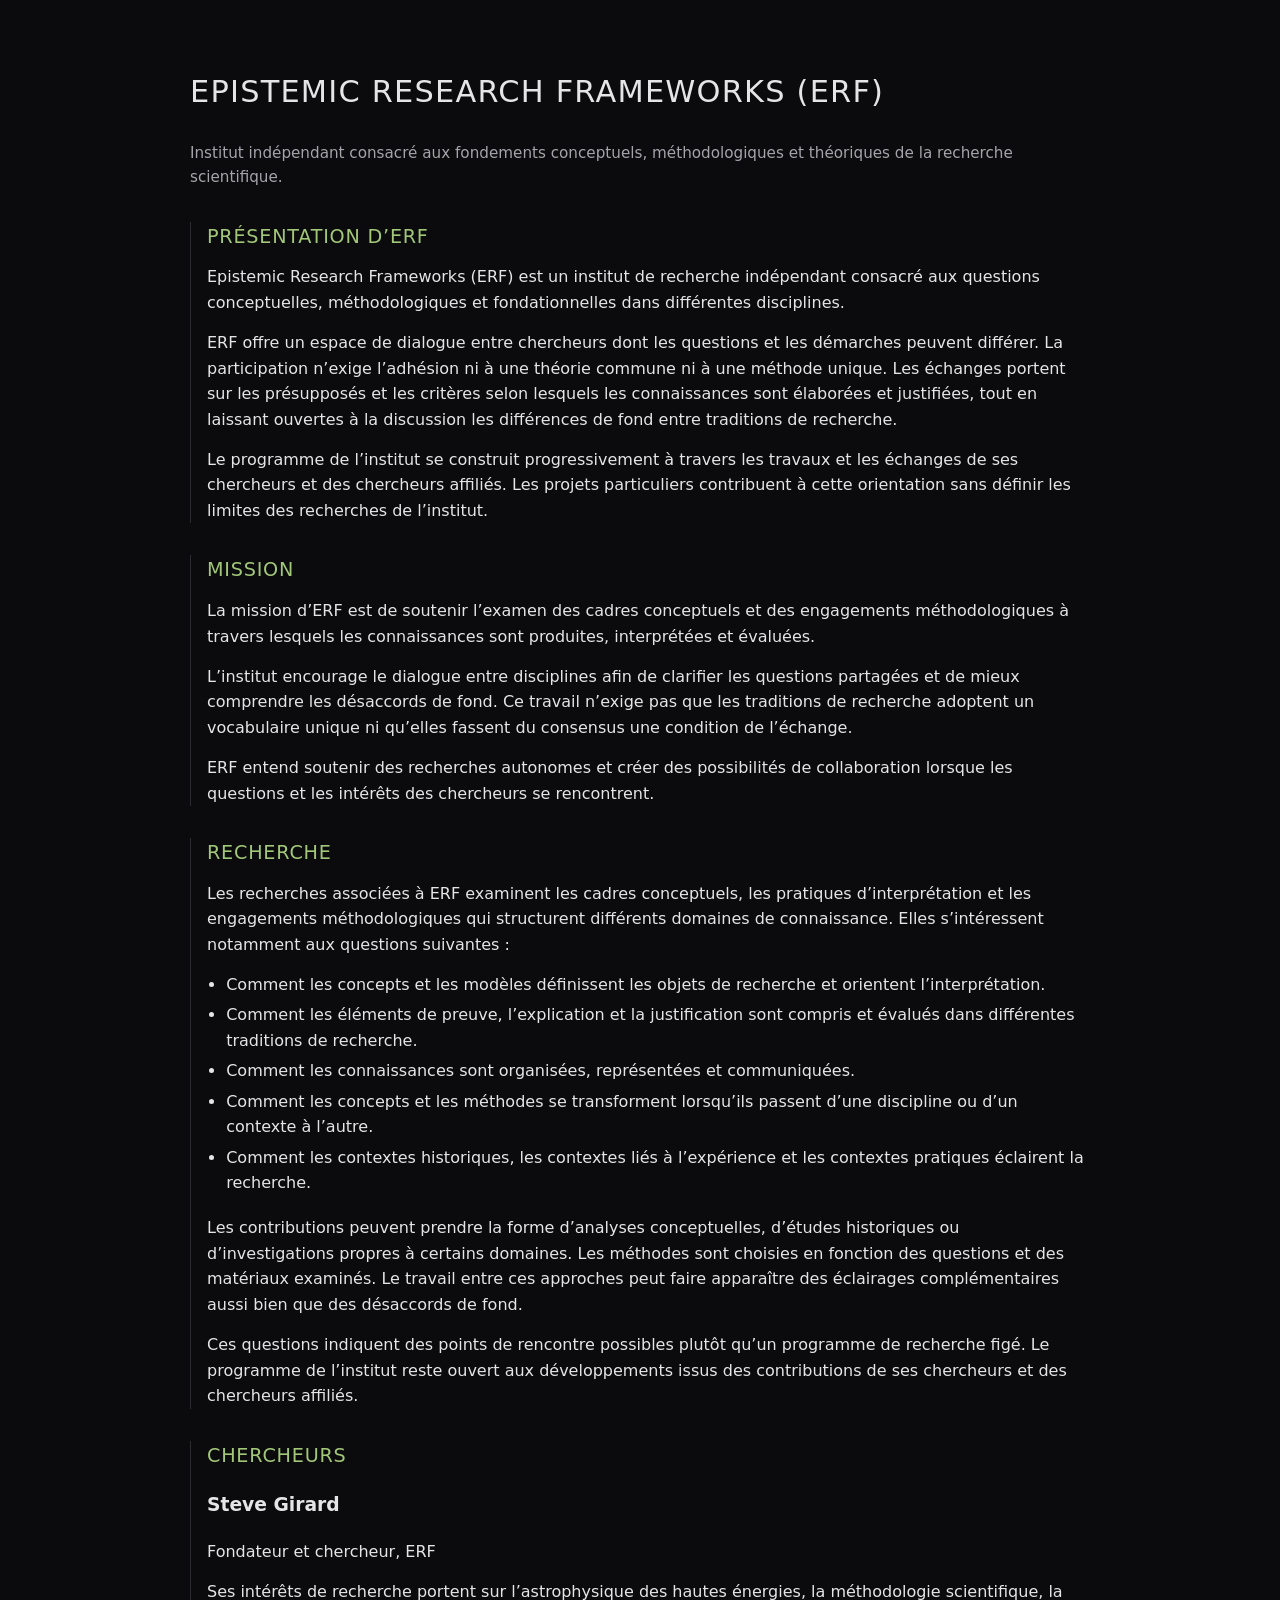
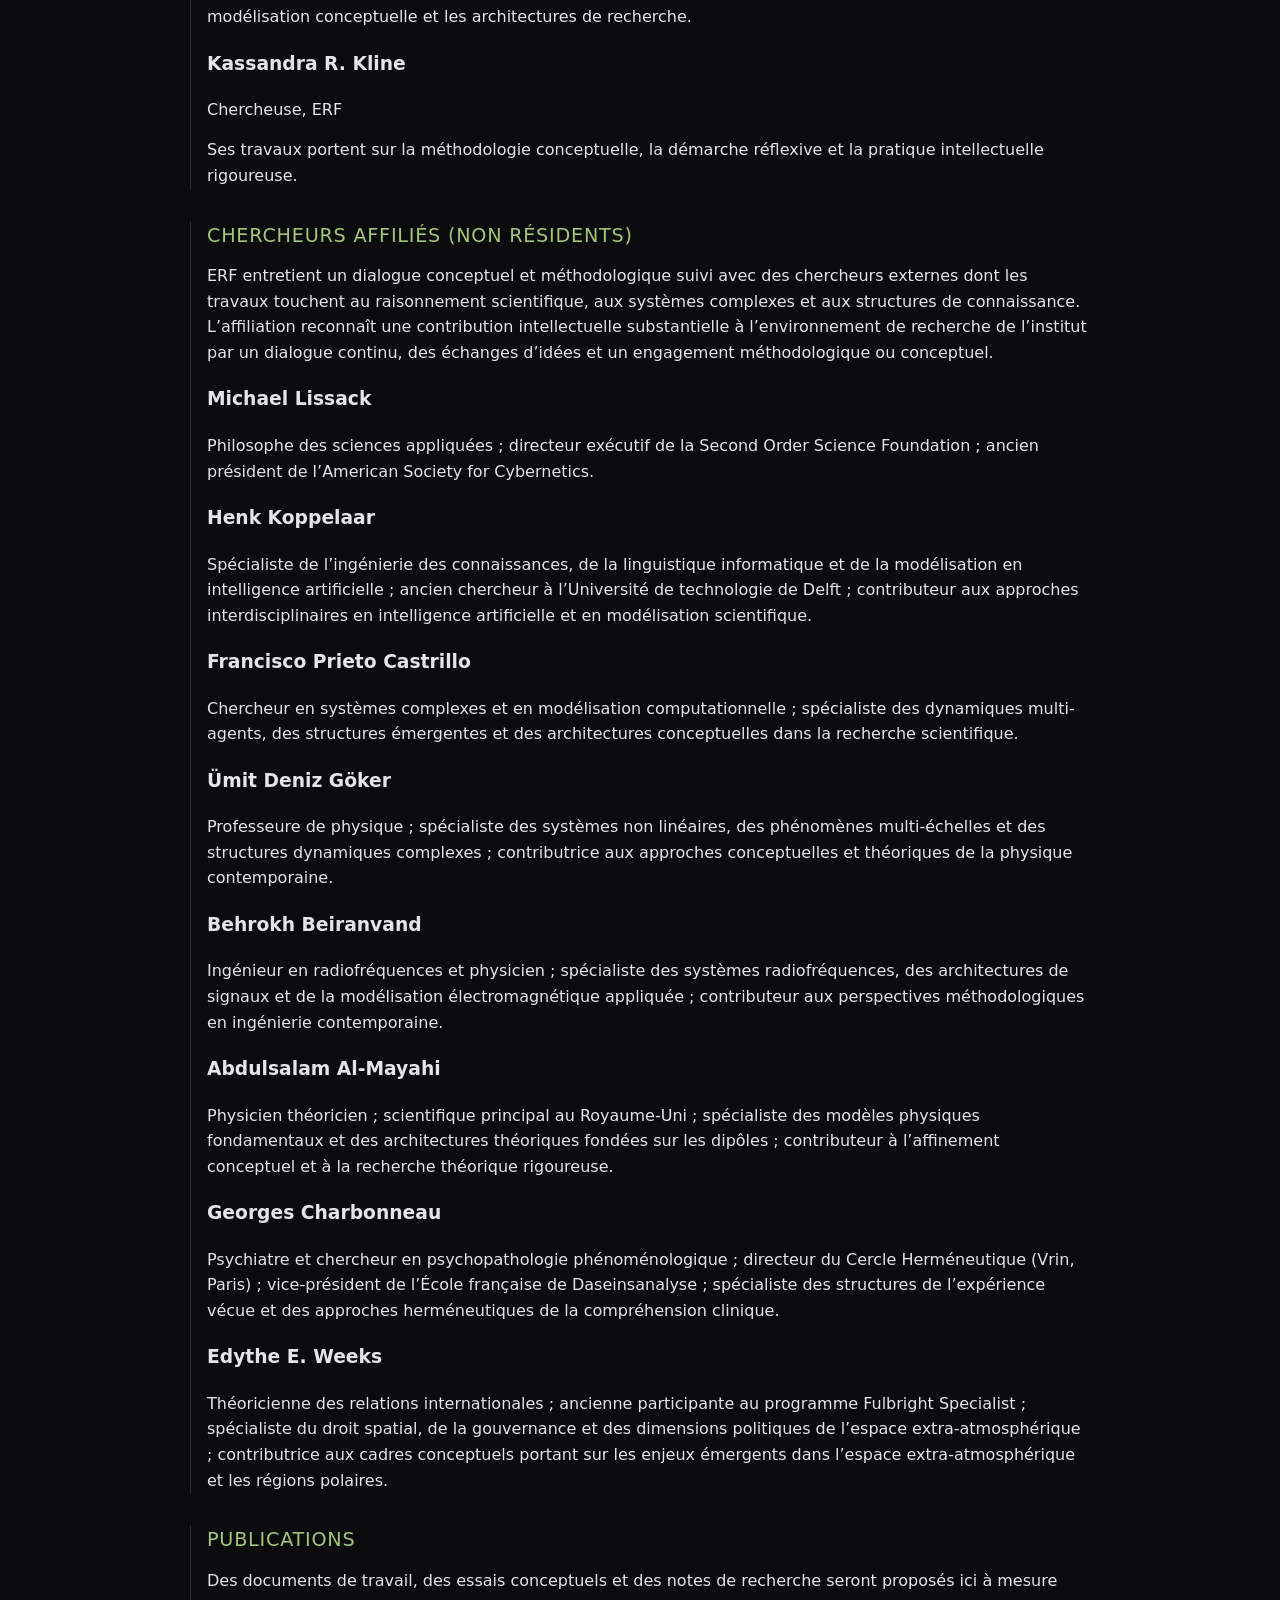
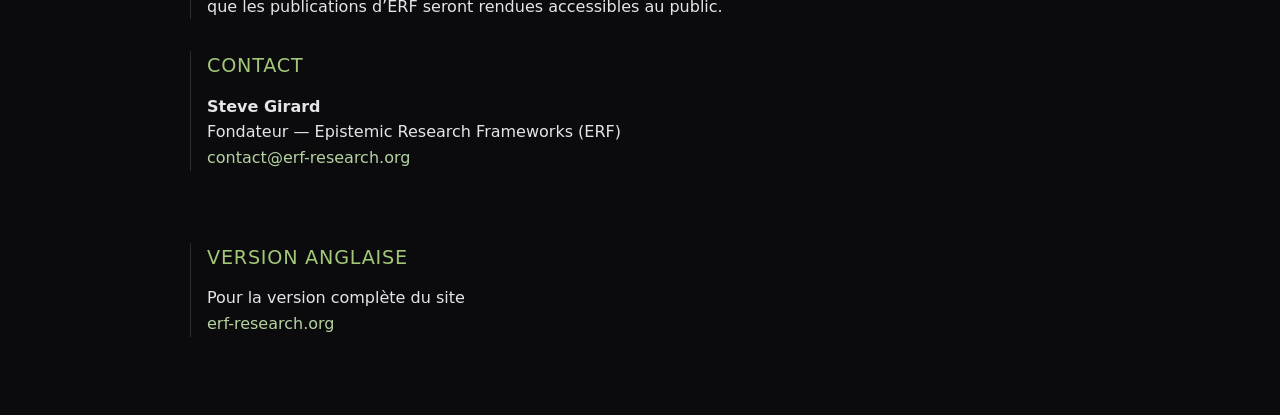
==== fr.html @ 1f8becf6 "Update fr.html" ====
<head>
  <meta charset="UTF-8">
  <title>Epistemic Research Frameworks (ERF) — Version française</title>
  <meta name="viewport" content="width=device-width, initial-scale=1">
  <meta name="description" content="Epistemic Research Frameworks (ERF) — Institut indépendant consacré aux fondements conceptuels, méthodologiques et théoriques de la recherche scientifique.">

  <!-- Favicon package -->
  <link rel="icon" type="image/x-icon" href="/favicon.ico">
  <link rel="icon" type="image/png" sizes="16x16" href="/favicon-16x16.png">
  <link rel="icon" type="image/png" sizes="32x32" href="/favicon-32x32.png">
  <link rel="apple-touch-icon" sizes="180x180" href="/apple-touch-icon.png">
  <link rel="icon" type="image/png" sizes="192x192" href="/android-chrome-192x192.png">
  <link rel="icon" type="image/png" sizes="512x512" href="/android-chrome-512x512.png">
  <meta name="theme-color" content="#ffffff">

  <style>
    body {
      margin: 0;
      padding: 0;
      font-family: system-ui, -apple-system, BlinkMacSystemFont, "Segoe UI", sans-serif;
      background-color: #0b0b0d;
      color: #e5e5e8;
      line-height: 1.6;
    }
    .page {
      max-width: 900px;
      margin: 0 auto;
      padding: 3rem 1.5rem 4rem;
    }
    h1, h2 {
      font-weight: 500;
      letter-spacing: 0.04em;
    }
    h1 {
      font-size: 1.9rem;
      margin-bottom: 1.5rem;
      text-transform: uppercase;
    }
    h2 {
      font-size: 1.2rem;
      margin-top: 2rem;
      margin-bottom: 0.75rem;
      text-transform: uppercase;
      color: #A2C778;
    }
    p {
      margin: 0 0 0.9rem;
    }
    ul {
      margin: 0.4rem 0 1.2rem 1.2rem;
      padding: 0;
    }
    li {
      margin-bottom: 0.3rem;
    }
    a {
      color: #9fd46b;
      text-decoration: none;
    }
    a:hover {
      text-decoration: underline;
    }
    .header-tagline {
      font-size: 0.95rem;
      color: #a4a4aa;
      margin-bottom: 2rem;
    }
    .section {
      border-left: 1px solid #2b2b30;
      padding-left: 1rem;
    }
  </style>
</head>
<body>
  <main class="page">
    <header>
      <h1>Epistemic Research Frameworks (ERF)</h1>
      <div class="header-tagline">
        Institut indépendant consacré aux fondements conceptuels, méthodologiques et théoriques de la recherche scientifique.
      </div>
    </header>

    <section class="section">
  <h2>Présentation d’ERF</h2>

  <p>
    Epistemic Research Frameworks (ERF) est un institut de recherche indépendant consacré aux questions conceptuelles, méthodologiques et fondationnelles dans différentes disciplines.
  </p>

  <p>
    ERF offre un espace de dialogue entre chercheurs dont les questions et les démarches peuvent différer. La participation n’exige l’adhésion ni à une théorie commune ni à une méthode unique. Les échanges portent sur les présupposés et les critères selon lesquels les connaissances sont élaborées et justifiées, tout en laissant ouvertes à la discussion les différences de fond entre traditions de recherche.
  </p>

  <p>
    Le programme de l’institut se construit progressivement à travers les travaux et les échanges de ses chercheurs et des chercheurs affiliés. Les projets particuliers contribuent à cette orientation sans définir les limites des recherches de l’institut.
  </p>
</section>

   <section class="section">
  <h2>Mission</h2>

  <p>
    La mission d’ERF est de soutenir l’examen des cadres conceptuels et des engagements méthodologiques à travers lesquels les connaissances sont produites, interprétées et évaluées.
  </p>

  <p>
    L’institut encourage le dialogue entre disciplines afin de clarifier les questions partagées et de mieux comprendre les désaccords de fond. Ce travail n’exige pas que les traditions de recherche adoptent un vocabulaire unique ni qu’elles fassent du consensus une condition de l’échange.
  </p>

  <p>
    ERF entend soutenir des recherches autonomes et créer des possibilités de collaboration lorsque les questions et les intérêts des chercheurs se rencontrent.
  </p>
</section>

    <section class="section">
  <h2>Recherche</h2>

  <p>
    Les recherches associées à ERF examinent les cadres conceptuels, les pratiques d’interprétation et les engagements méthodologiques qui structurent différents domaines de connaissance. Elles s’intéressent notamment aux questions suivantes :
  </p>

  <ul>
    <li>
      Comment les concepts et les modèles définissent les objets de recherche et orientent l’interprétation.
    </li>
    <li>
      Comment les éléments de preuve, l’explication et la justification sont compris et évalués dans différentes traditions de recherche.
    </li>
    <li>
      Comment les connaissances sont organisées, représentées et communiquées.
    </li>
    <li>
      Comment les concepts et les méthodes se transforment lorsqu’ils passent d’une discipline ou d’un contexte à l’autre.
    </li>
    <li>
      Comment les contextes historiques, les contextes liés à l’expérience et les contextes pratiques éclairent la recherche.
    </li>
  </ul>

  <p>
    Les contributions peuvent prendre la forme d’analyses conceptuelles, d’études historiques ou d’investigations propres à certains domaines. Les méthodes sont choisies en fonction des questions et des matériaux examinés. Le travail entre ces approches peut faire apparaître des éclairages complémentaires aussi bien que des désaccords de fond.
  </p>

  <p>
    Ces questions indiquent des points de rencontre possibles plutôt qu’un programme de recherche figé. Le programme de l’institut reste ouvert aux développements issus des contributions de ses chercheurs et des chercheurs affiliés.
  </p>
</section>

    <section class="section">
  <h2>Chercheurs</h2>

  <h3>Steve Girard</h3>

  <p>
    Fondateur et chercheur, ERF
  </p>

  <p>
    Ses intérêts de recherche portent sur l’astrophysique des hautes énergies, la méthodologie scientifique, la modélisation conceptuelle et les architectures de recherche.
  </p>

  <h3>Kassandra R. Kline</h3>

  <p>
    Chercheuse, ERF
  </p>

  <p>
    Ses travaux portent sur la méthodologie conceptuelle, la démarche réflexive et la pratique intellectuelle rigoureuse.
  </p>
</section>
    
  <section class="section">
  <h2>Chercheurs affiliés (non résidents)</h2>

  <p>
    ERF entretient un dialogue conceptuel et méthodologique suivi avec des chercheurs externes dont les travaux touchent au raisonnement scientifique, aux systèmes complexes et aux structures de connaissance. L’affiliation reconnaît une contribution intellectuelle substantielle à l’environnement de recherche de l’institut par un dialogue continu, des échanges d’idées et un engagement méthodologique ou conceptuel.
  </p>

  <h3>Michael Lissack</h3>
  <p>
    Philosophe des sciences appliquées ; directeur exécutif de la Second Order Science Foundation ; ancien président de l’American Society for Cybernetics.
  </p>

  <h3>Henk Koppelaar</h3>
  <p>
    Spécialiste de l’ingénierie des connaissances, de la linguistique informatique et de la modélisation en intelligence artificielle ; ancien chercheur à l’Université de technologie de Delft ; contributeur aux approches interdisciplinaires en intelligence artificielle et en modélisation scientifique.
  </p>

  <h3>Francisco Prieto Castrillo</h3>
  <p>
    Chercheur en systèmes complexes et en modélisation computationnelle ; spécialiste des dynamiques multi-agents, des structures émergentes et des architectures conceptuelles dans la recherche scientifique.
  </p>

 <h3>Ümit Deniz Göker</h3>
  <p>
    Professeure de physique ; spécialiste des systèmes non linéaires, des phénomènes multi-échelles et des structures dynamiques complexes ; contributrice aux approches conceptuelles et théoriques de la physique contemporaine.
  </p>

   <h3>Behrokh Beiranvand</h3>
  <p>
    Ingénieur en radiofréquences et physicien ; spécialiste des systèmes radiofréquences, des architectures de signaux et de la modélisation électromagnétique appliquée ; contributeur aux perspectives méthodologiques en ingénierie contemporaine.
  </p>

  <h3>Abdulsalam Al‑Mayahi</h3>
  <p>
    Physicien théoricien ; scientifique principal au Royaume-Uni ; spécialiste des modèles physiques fondamentaux et des architectures théoriques fondées sur les dipôles ; contributeur à l’affinement conceptuel et à la recherche théorique rigoureuse.
  </p>

  <h3>Georges Charbonneau</h3>
  <p>
    Psychiatre et chercheur en psychopathologie phénoménologique ; directeur du Cercle Herméneutique (Vrin, Paris) ; vice-président de l’École française de Daseinsanalyse ; spécialiste des structures de l’expérience vécue et des approches herméneutiques de la compréhension clinique.
  </p>

  <h3>Edythe E. Weeks</h3>
  <p>
    Théoricienne des relations internationales ; ancienne participante au programme Fulbright Specialist ; spécialiste du droit spatial, de la gouvernance et des dimensions politiques de l’espace extra-atmosphérique ; contributrice aux cadres conceptuels portant sur les enjeux émergents dans l’espace extra-atmosphérique et les régions polaires.
  </p>
</section>

    <section class="section">
  <h2>Publications</h2>

  <p>
    Des documents de travail, des essais conceptuels et des notes de recherche seront proposés ici à mesure que les publications d’ERF seront rendues accessibles au public.
  </p>
</section>

    <section class="section">
<h2>Contact</h2>
<p><strong>Steve Girard</strong><br>
Fondateur — Epistemic Research Frameworks (ERF)<br>
<a href="mailto:contact@erf-research.org" style="color:#B5D3A0;">
contact@erf-research.org
</a>
</p>
</section>
 
<section class="section">
<h2>Version anglaise</h2>
<p>
Pour la version complète du site&nbsp;<br>
<a href="https://erf-research.org"
target="_blank"
rel="noopener noreferrer"
style="color:#B5D3A0;">
erf-research.org
</a>
</p>
</section>
</main>
</body>
</html>
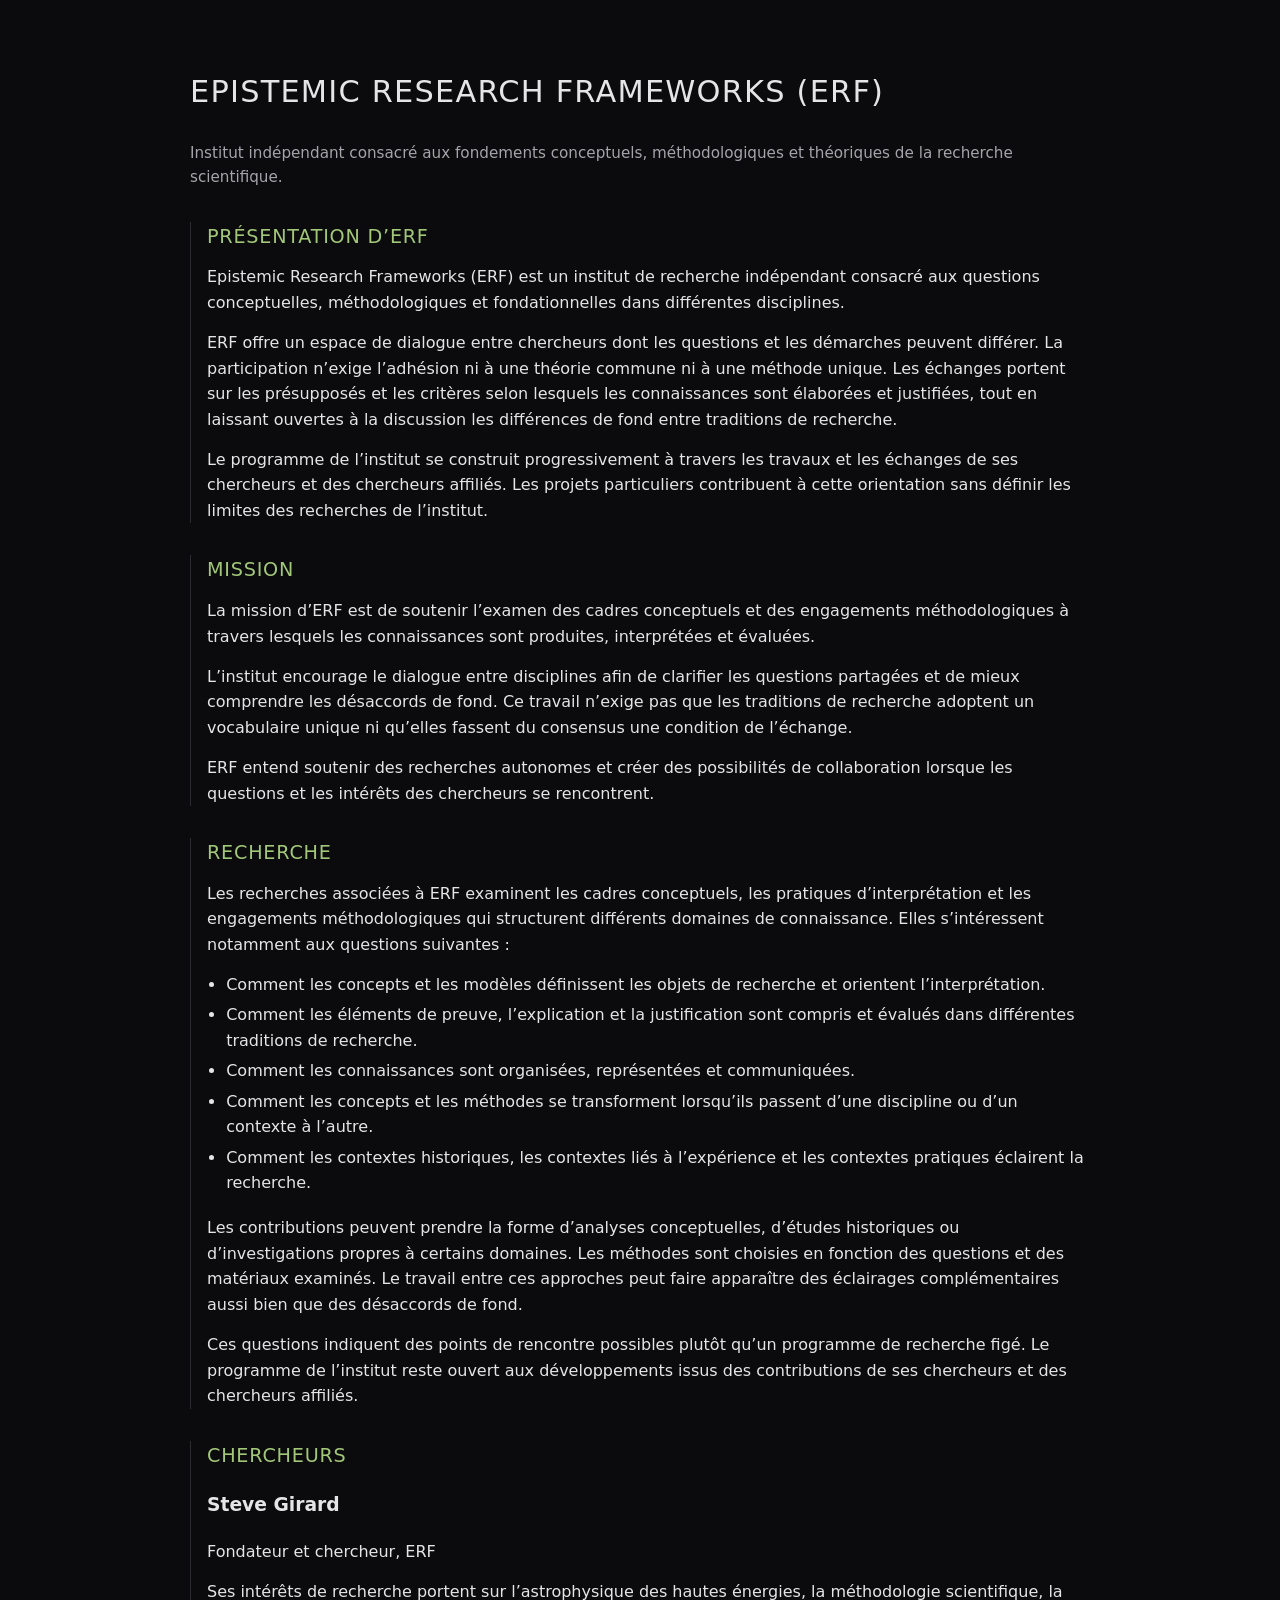
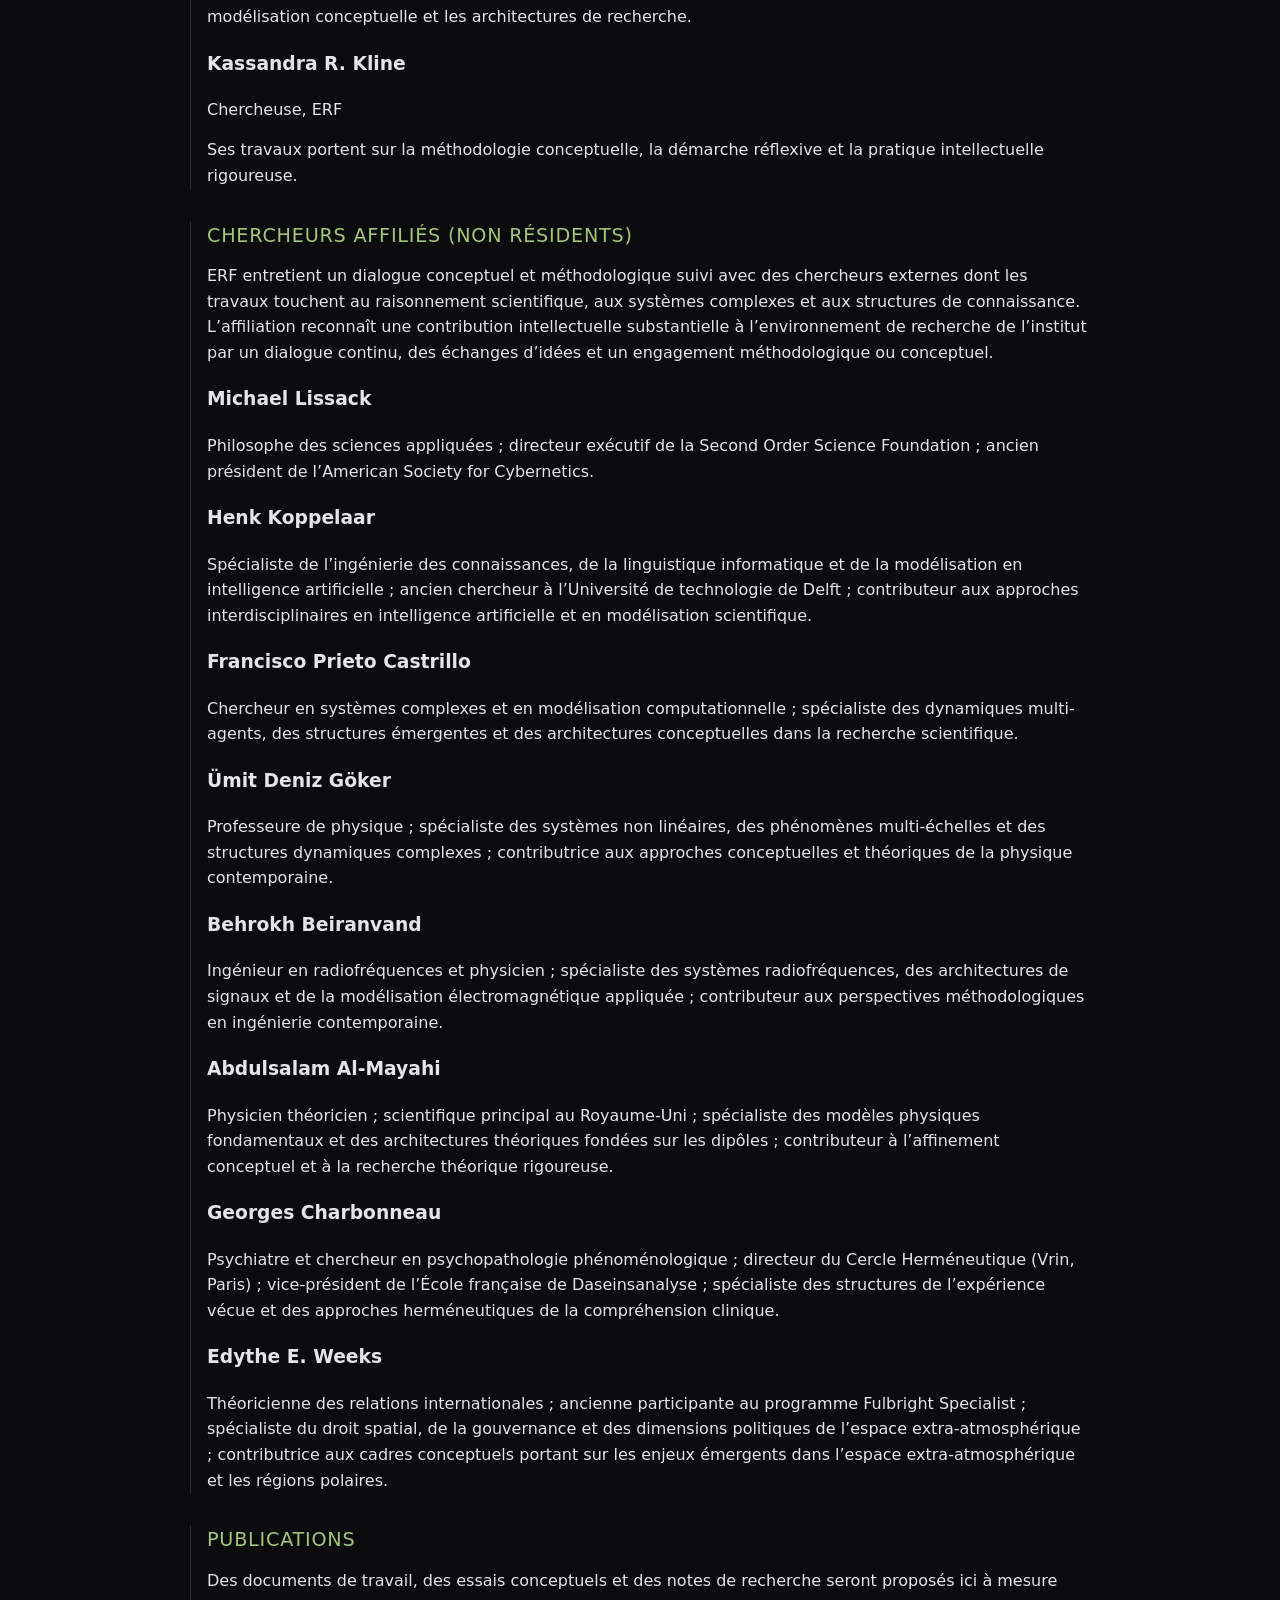
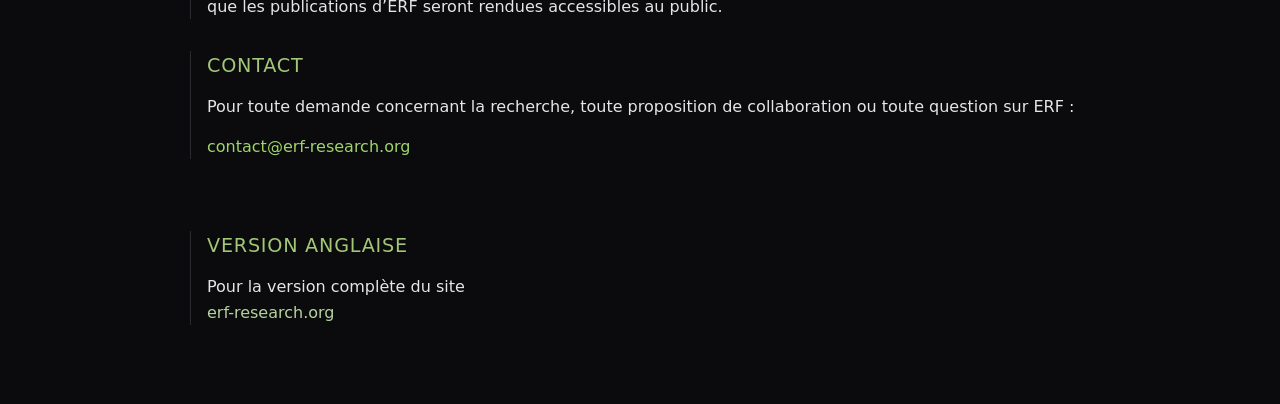
==== commit 1f3a57b6: "Update fr.html" ====
--- a/fr.html
+++ b/fr.html
@@ -226,14 +226,18 @@
   </p>
 </section>
 
-    <section class="section">
-<h2>Contact</h2>
-<p><strong>Steve Girard</strong><br>
-Fondateur — Epistemic Research Frameworks (ERF)<br>
-<a href="mailto:contact@erf-research.org" style="color:#B5D3A0;">
-contact@erf-research.org
-</a>
-</p>
+   <section class="section">
+  <h2>Contact</h2>
+
+  <p>
+    Pour toute demande concernant la recherche, toute proposition de collaboration ou toute question sur ERF :
+  </p>
+
+  <p>
+    <a href="mailto:contact@erf-research.org">
+      contact@erf-research.org
+    </a>
+  </p>
 </section>
  
 <section class="section">
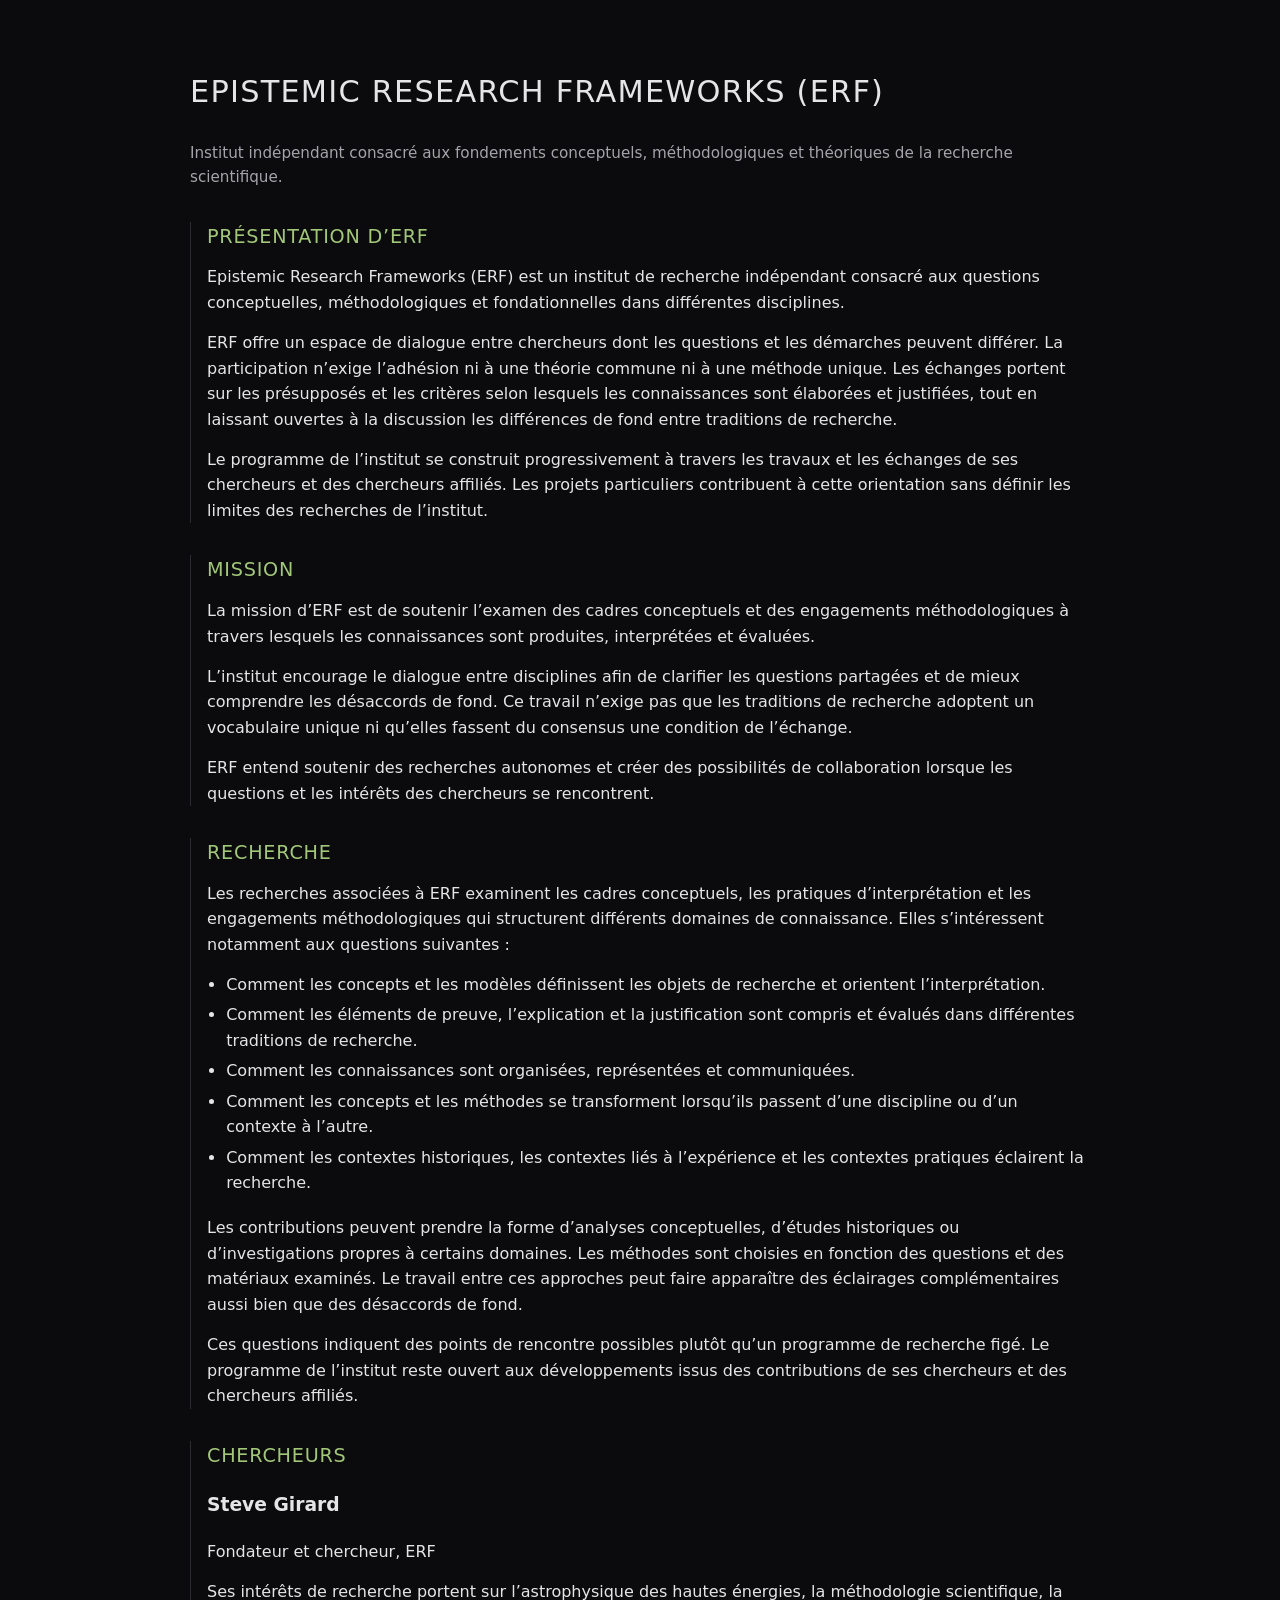
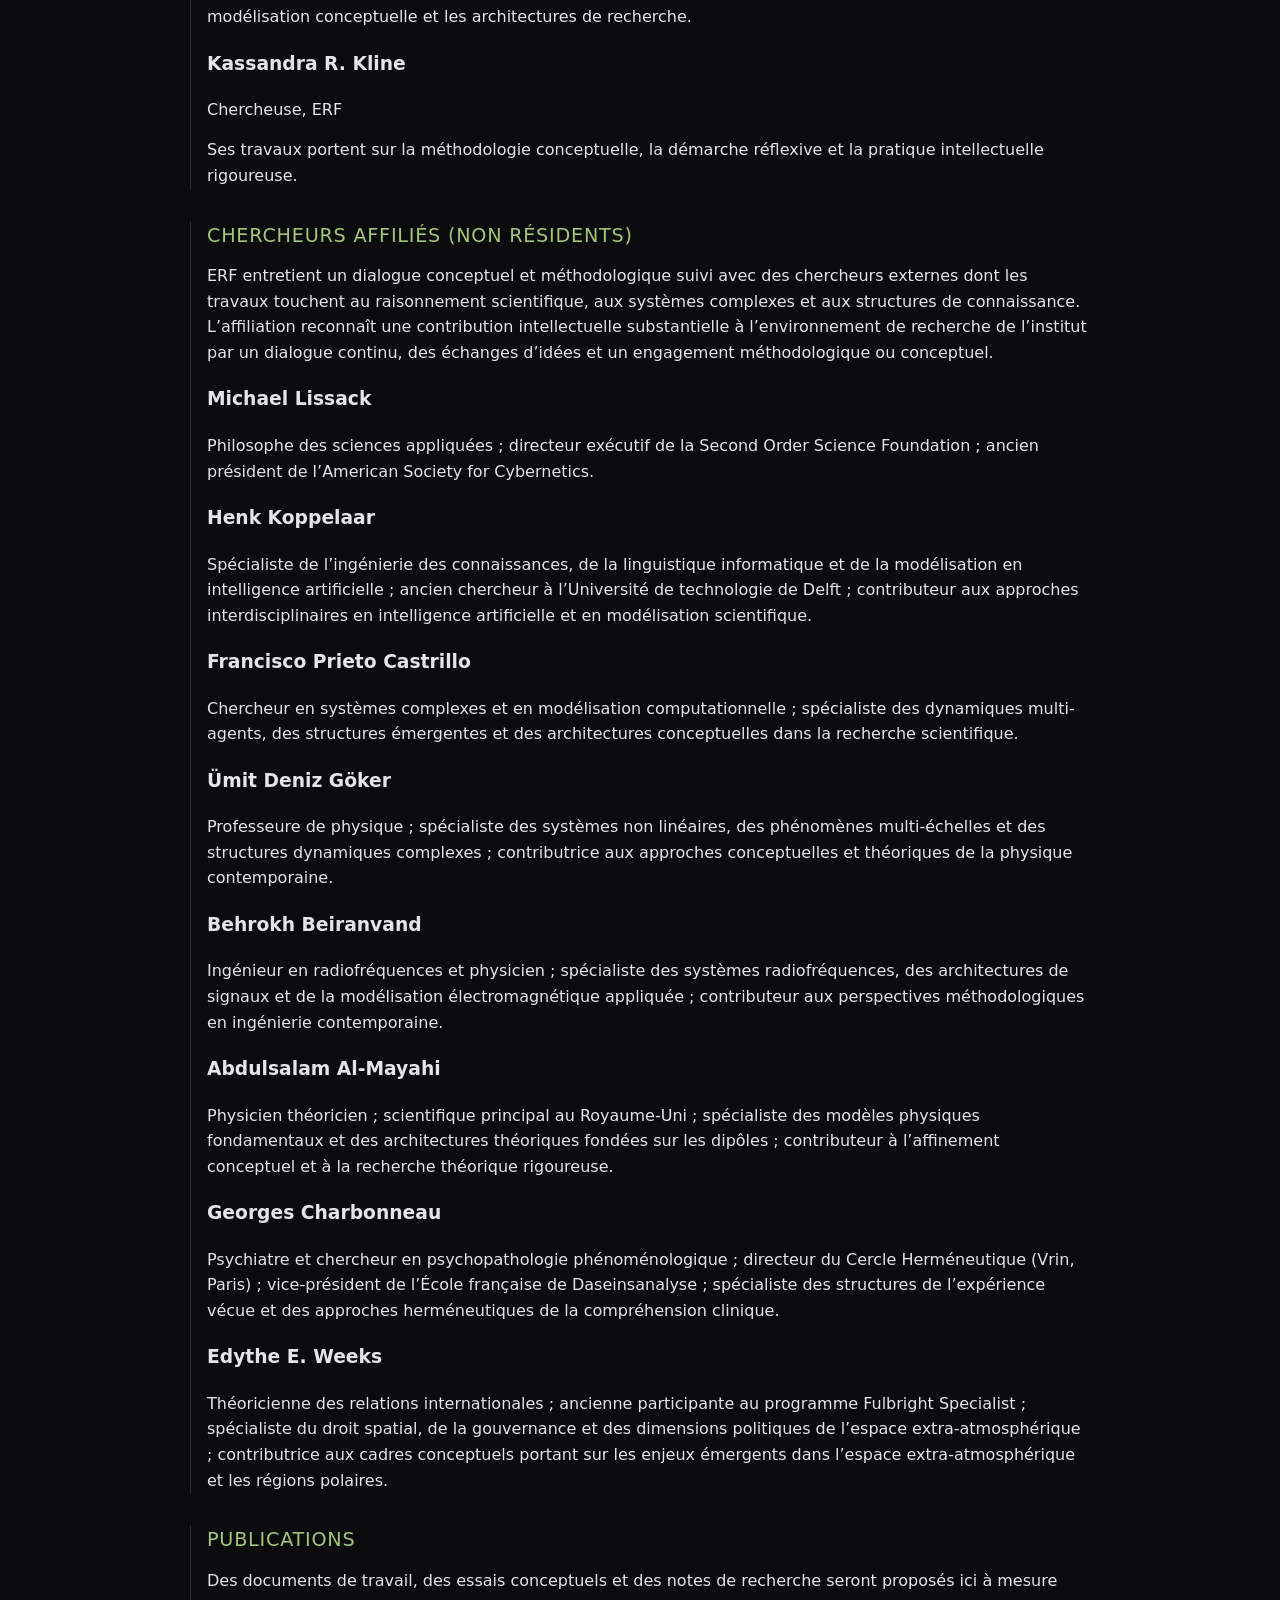
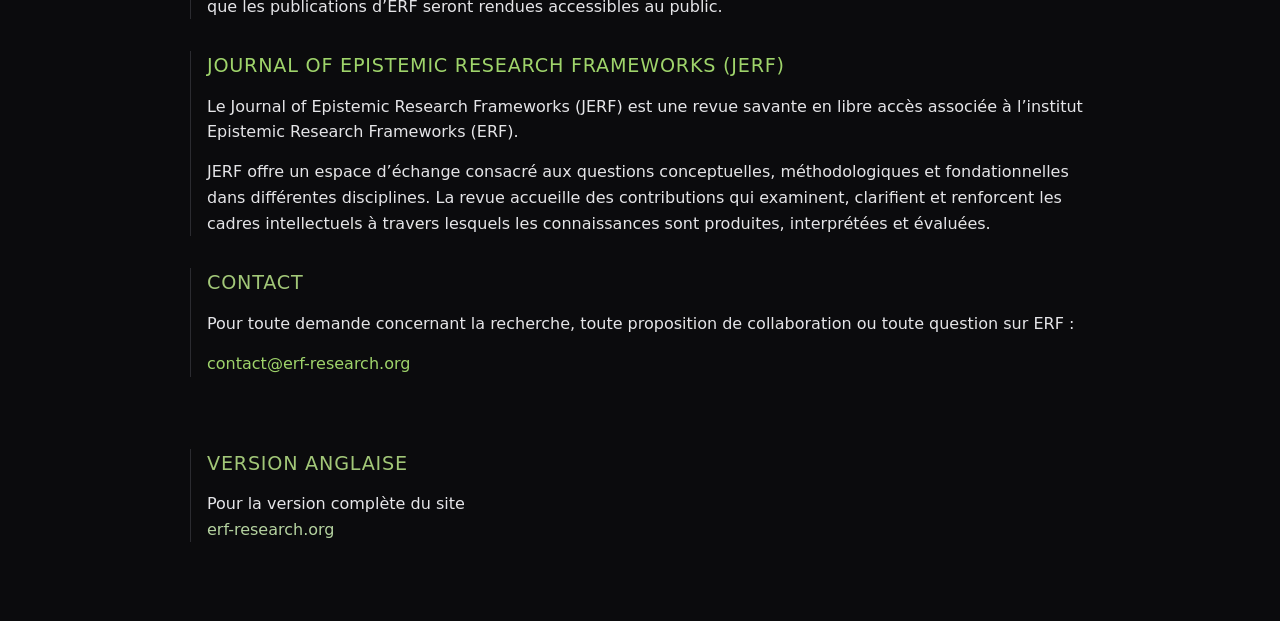
==== commit d3bc50ea: "Update fr.html" ====
--- a/fr.html
+++ b/fr.html
@@ -223,6 +223,22 @@
 
   <p>
     Des documents de travail, des essais conceptuels et des notes de recherche seront proposés ici à mesure que les publications d’ERF seront rendues accessibles au public.
+  </p>
+</section>
+
+    <section class="section">
+  <h2>
+    <a href="journal-fr.html">
+      Journal of Epistemic Research Frameworks (JERF)
+    </a>
+  </h2>
+
+  <p>
+    Le Journal of Epistemic Research Frameworks (JERF) est une revue savante en libre accès associée à l’institut Epistemic Research Frameworks (ERF).
+  </p>
+
+  <p>
+    JERF offre un espace d’échange consacré aux questions conceptuelles, méthodologiques et fondationnelles dans différentes disciplines. La revue accueille des contributions qui examinent, clarifient et renforcent les cadres intellectuels à travers lesquels les connaissances sont produites, interprétées et évaluées.
   </p>
 </section>
 
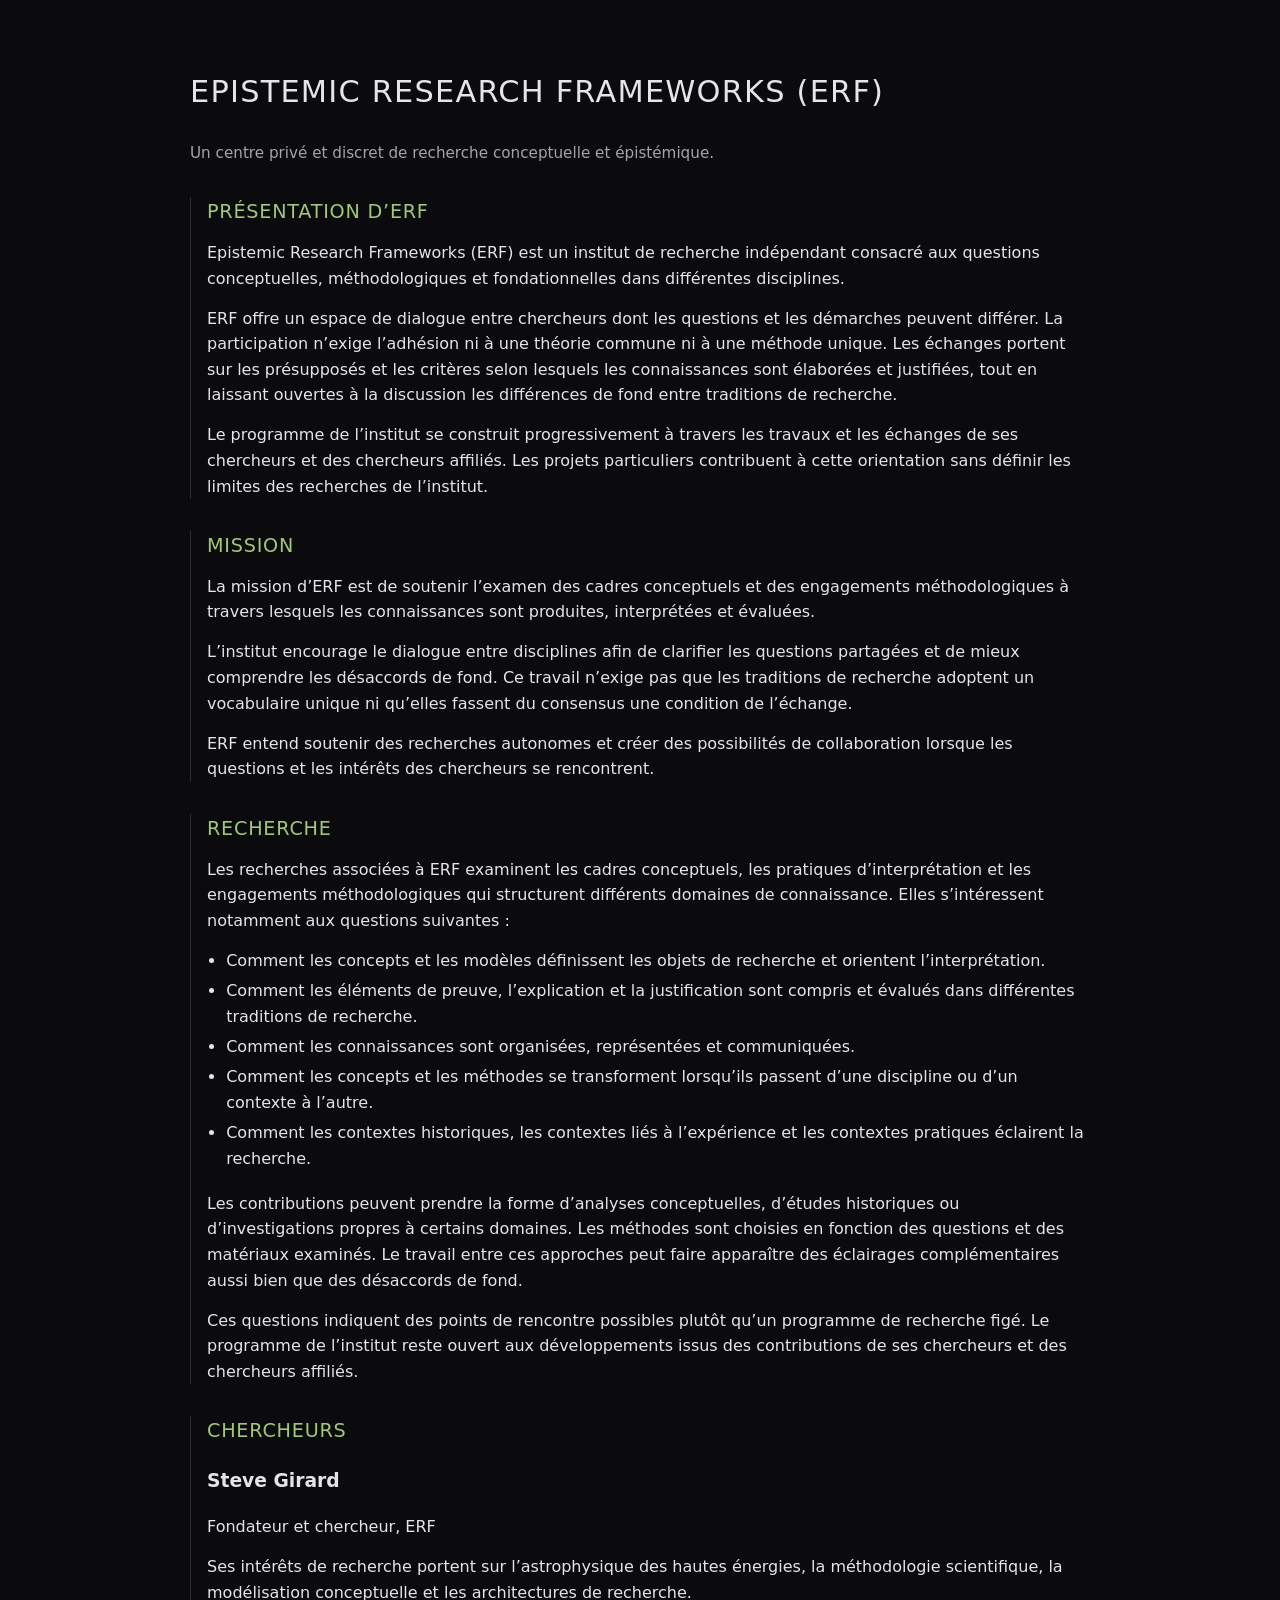
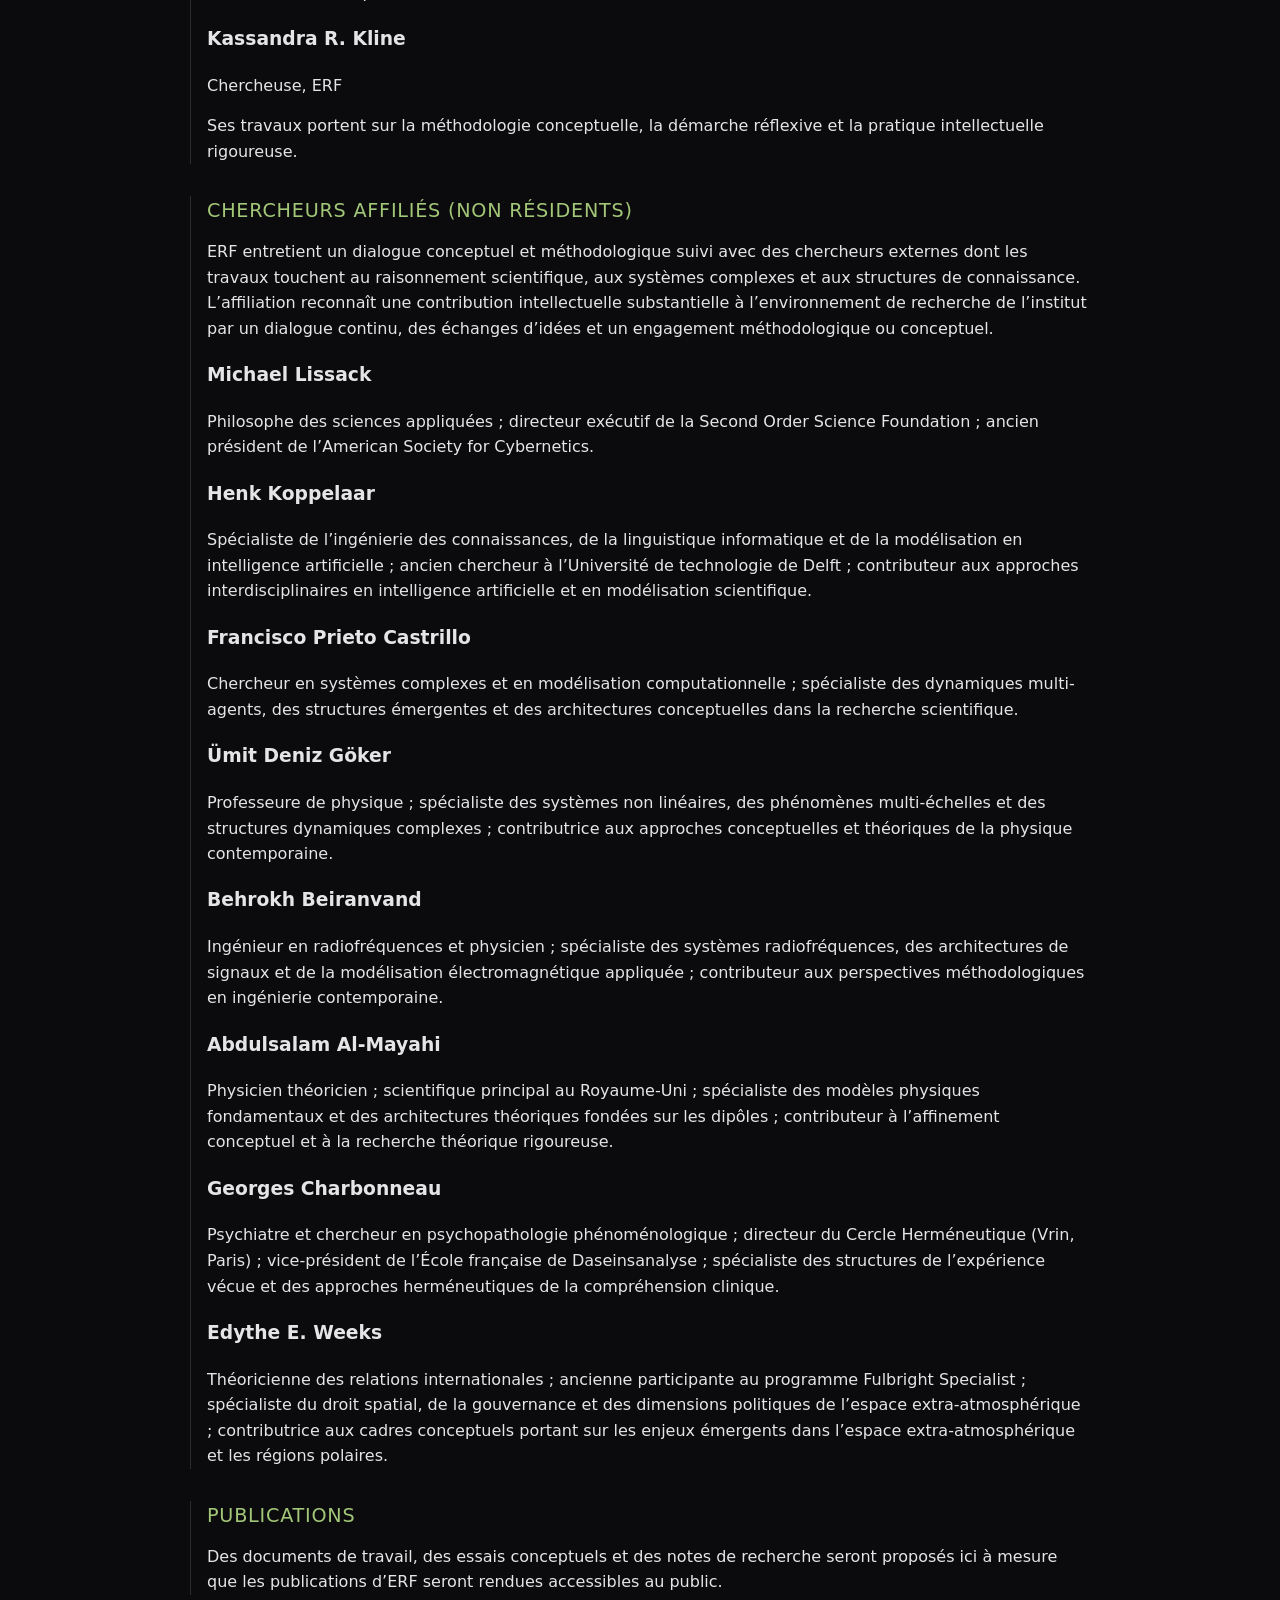
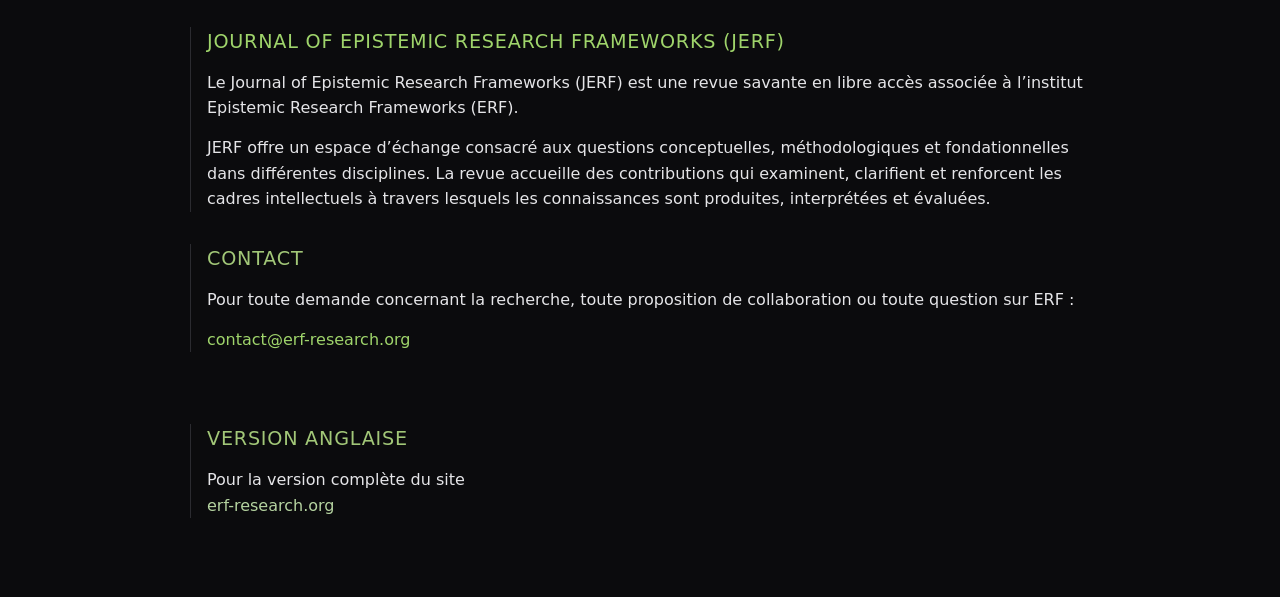
==== commit 012772ef: "Update fr.html" ====
--- a/fr.html
+++ b/fr.html
@@ -76,8 +76,8 @@
     <header>
       <h1>Epistemic Research Frameworks (ERF)</h1>
       <div class="header-tagline">
-        Institut indépendant consacré aux fondements conceptuels, méthodologiques et théoriques de la recherche scientifique.
-      </div>
+  Un centre privé et discret de recherche conceptuelle et épistémique.
+</div>
     </header>
 
     <section class="section">
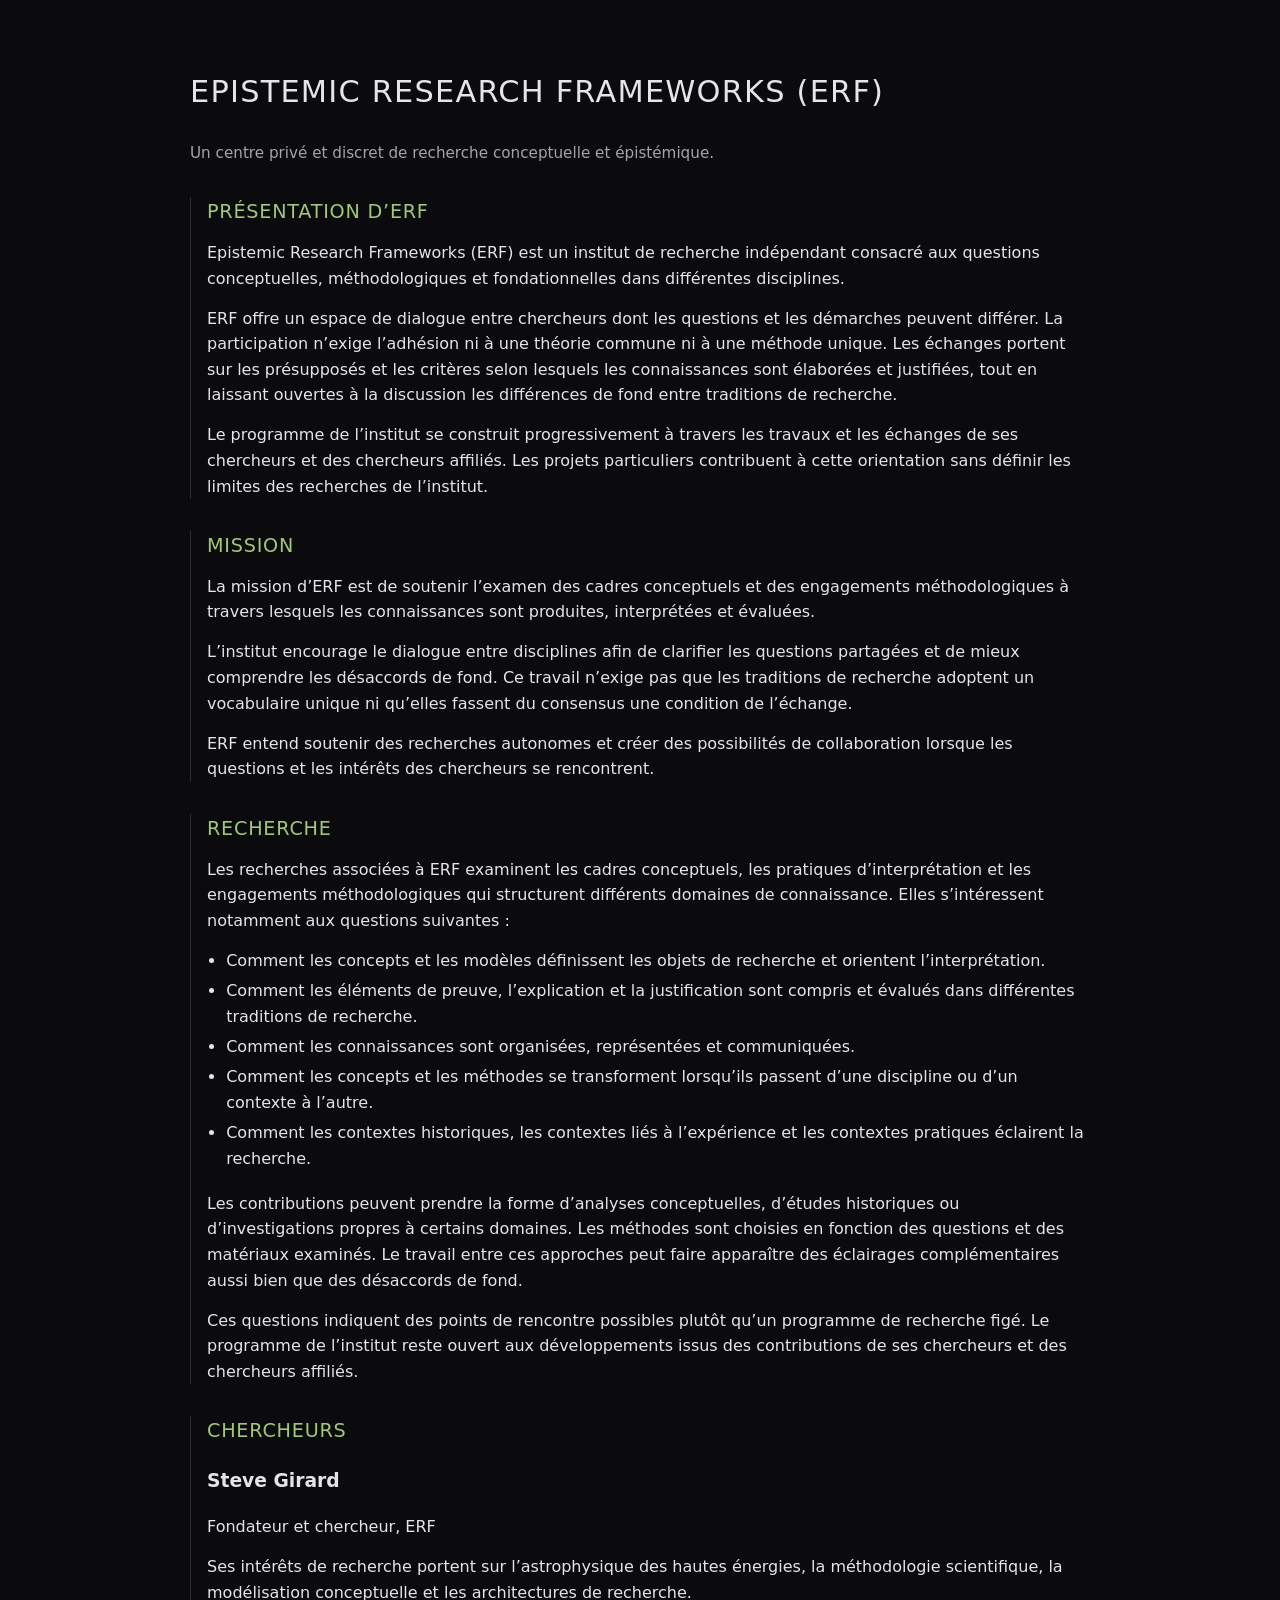
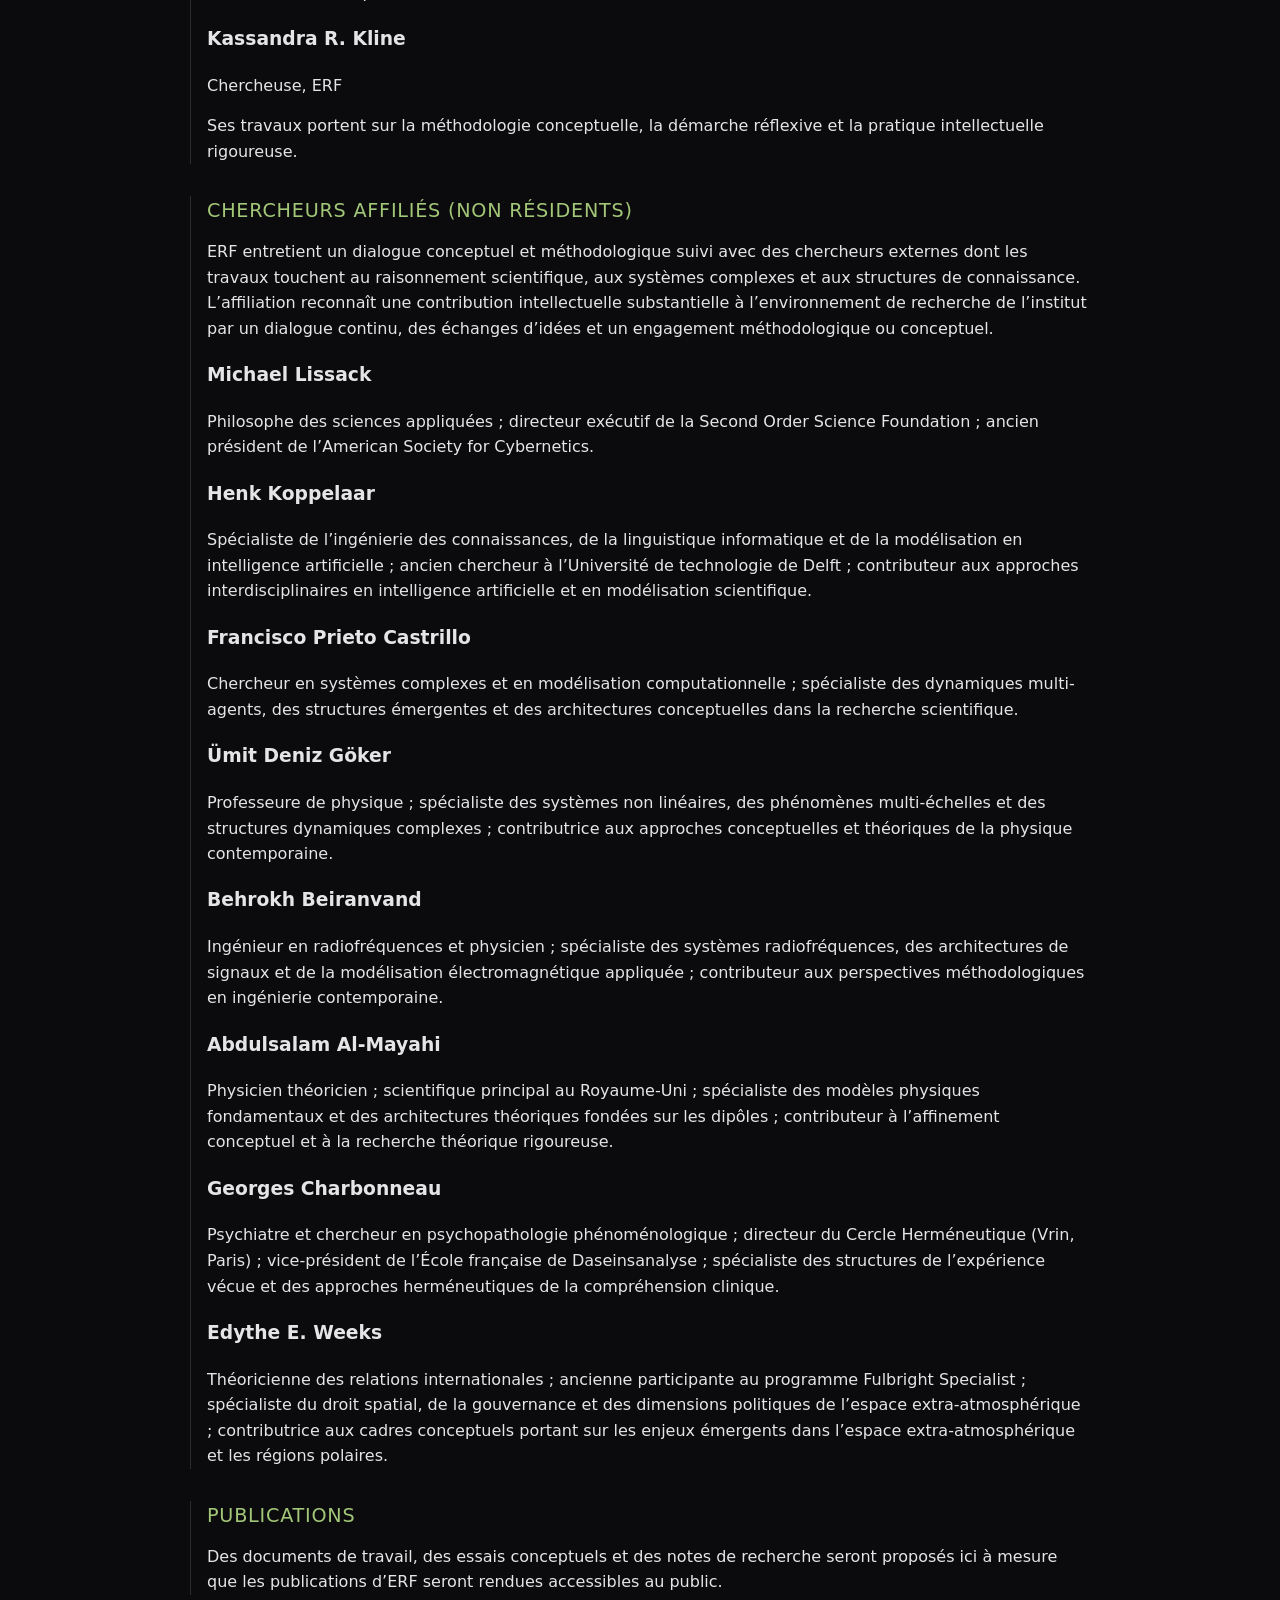
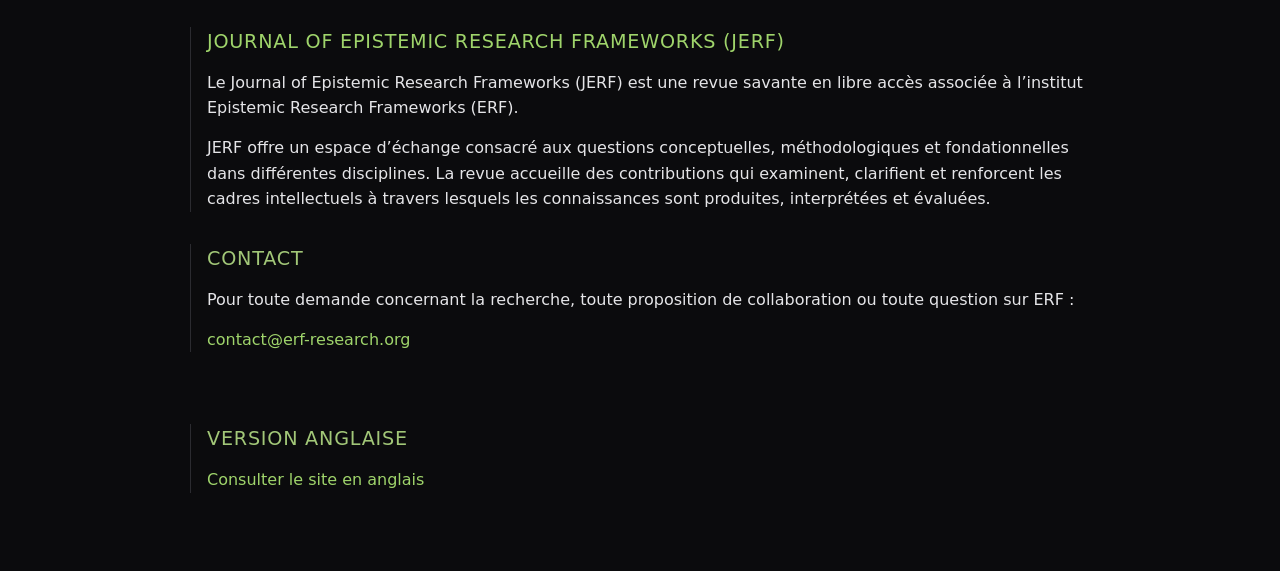
==== commit 90c06528: "Update fr.html" ====
--- a/fr.html
+++ b/fr.html
@@ -257,17 +257,16 @@
 </section>
  
 <section class="section">
-<h2>Version anglaise</h2>
-<p>
-Pour la version complète du site&nbsp;<br>
-<a href="https://erf-research.org"
-target="_blank"
-rel="noopener noreferrer"
-style="color:#B5D3A0;">
-erf-research.org
-</a>
-</p>
-</section>
+  <h2>Version anglaise</h2>
+
+  <p>
+    <a href="https://erf-research.org/"
+       target="_blank"
+       rel="noopener noreferrer">
+      Consulter le site en anglais
+    </a>
+  </p>
+</section
 </main>
 </body>
 </html>
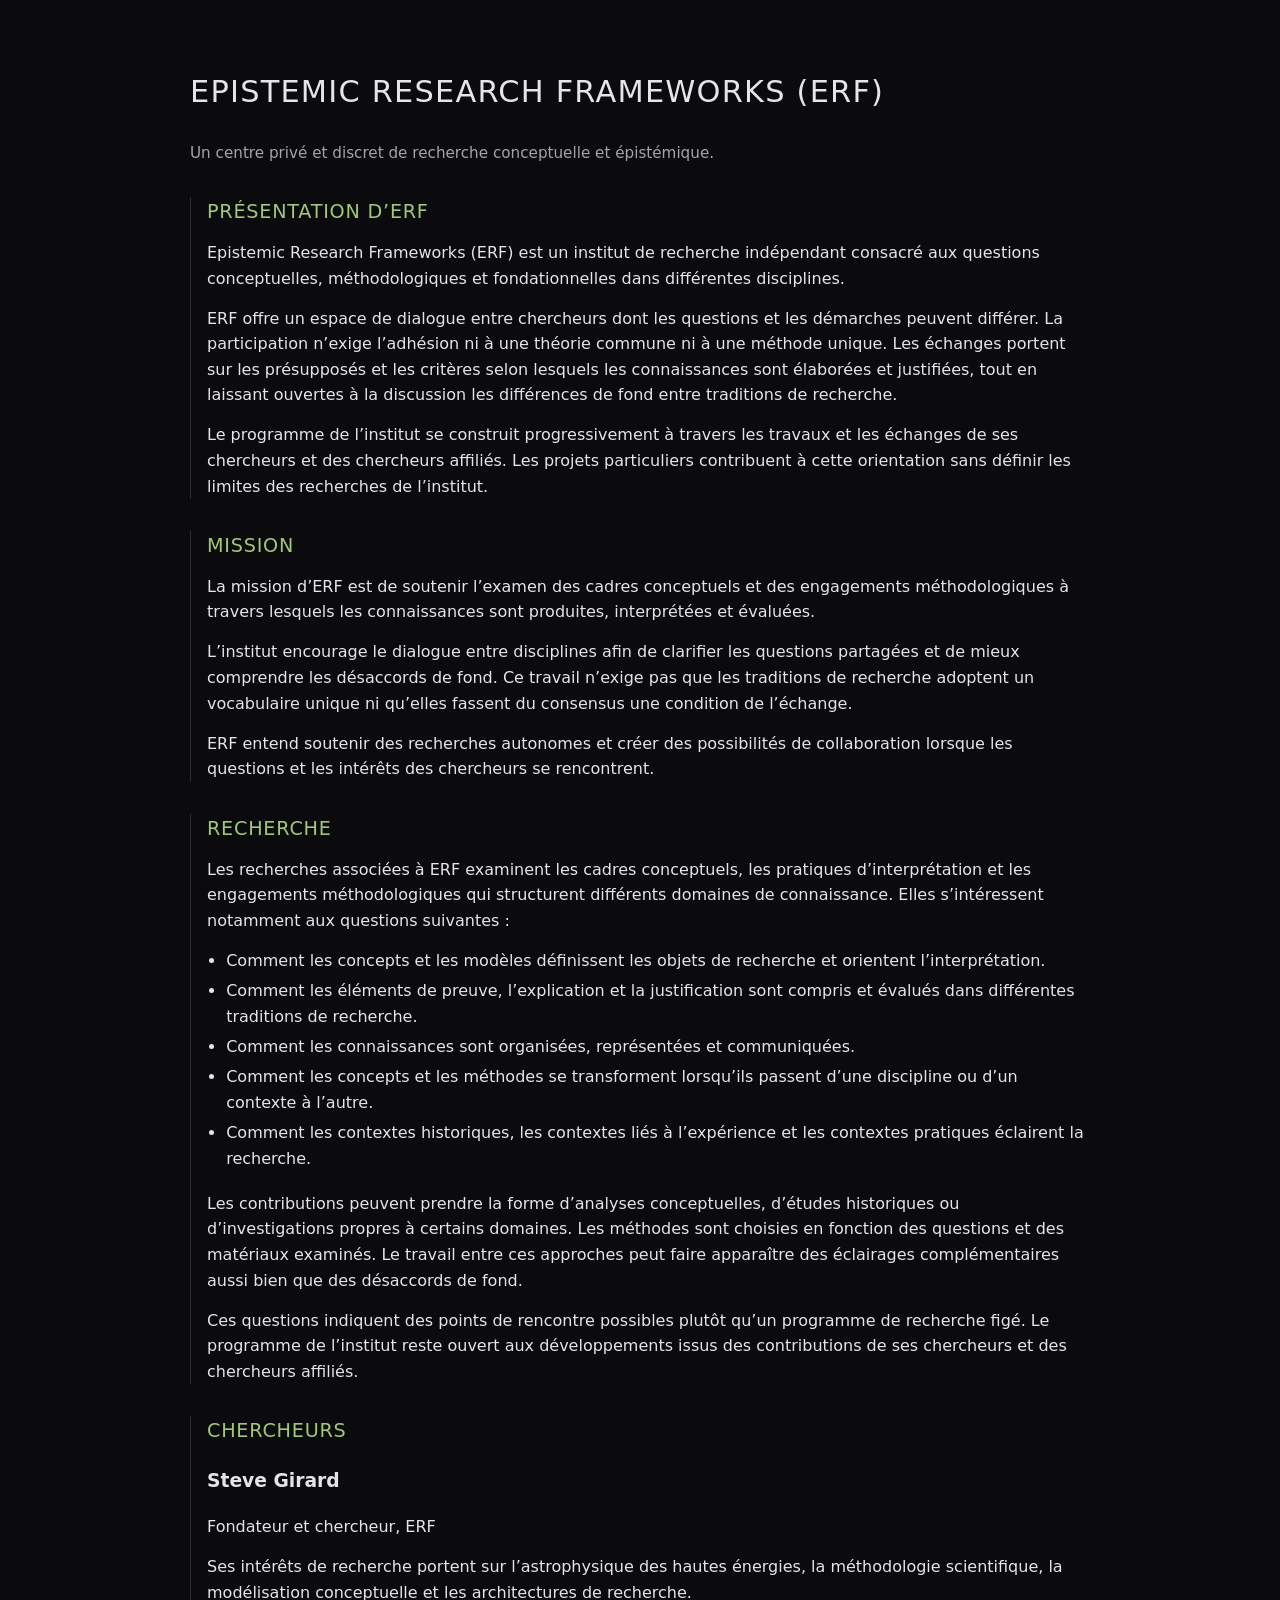
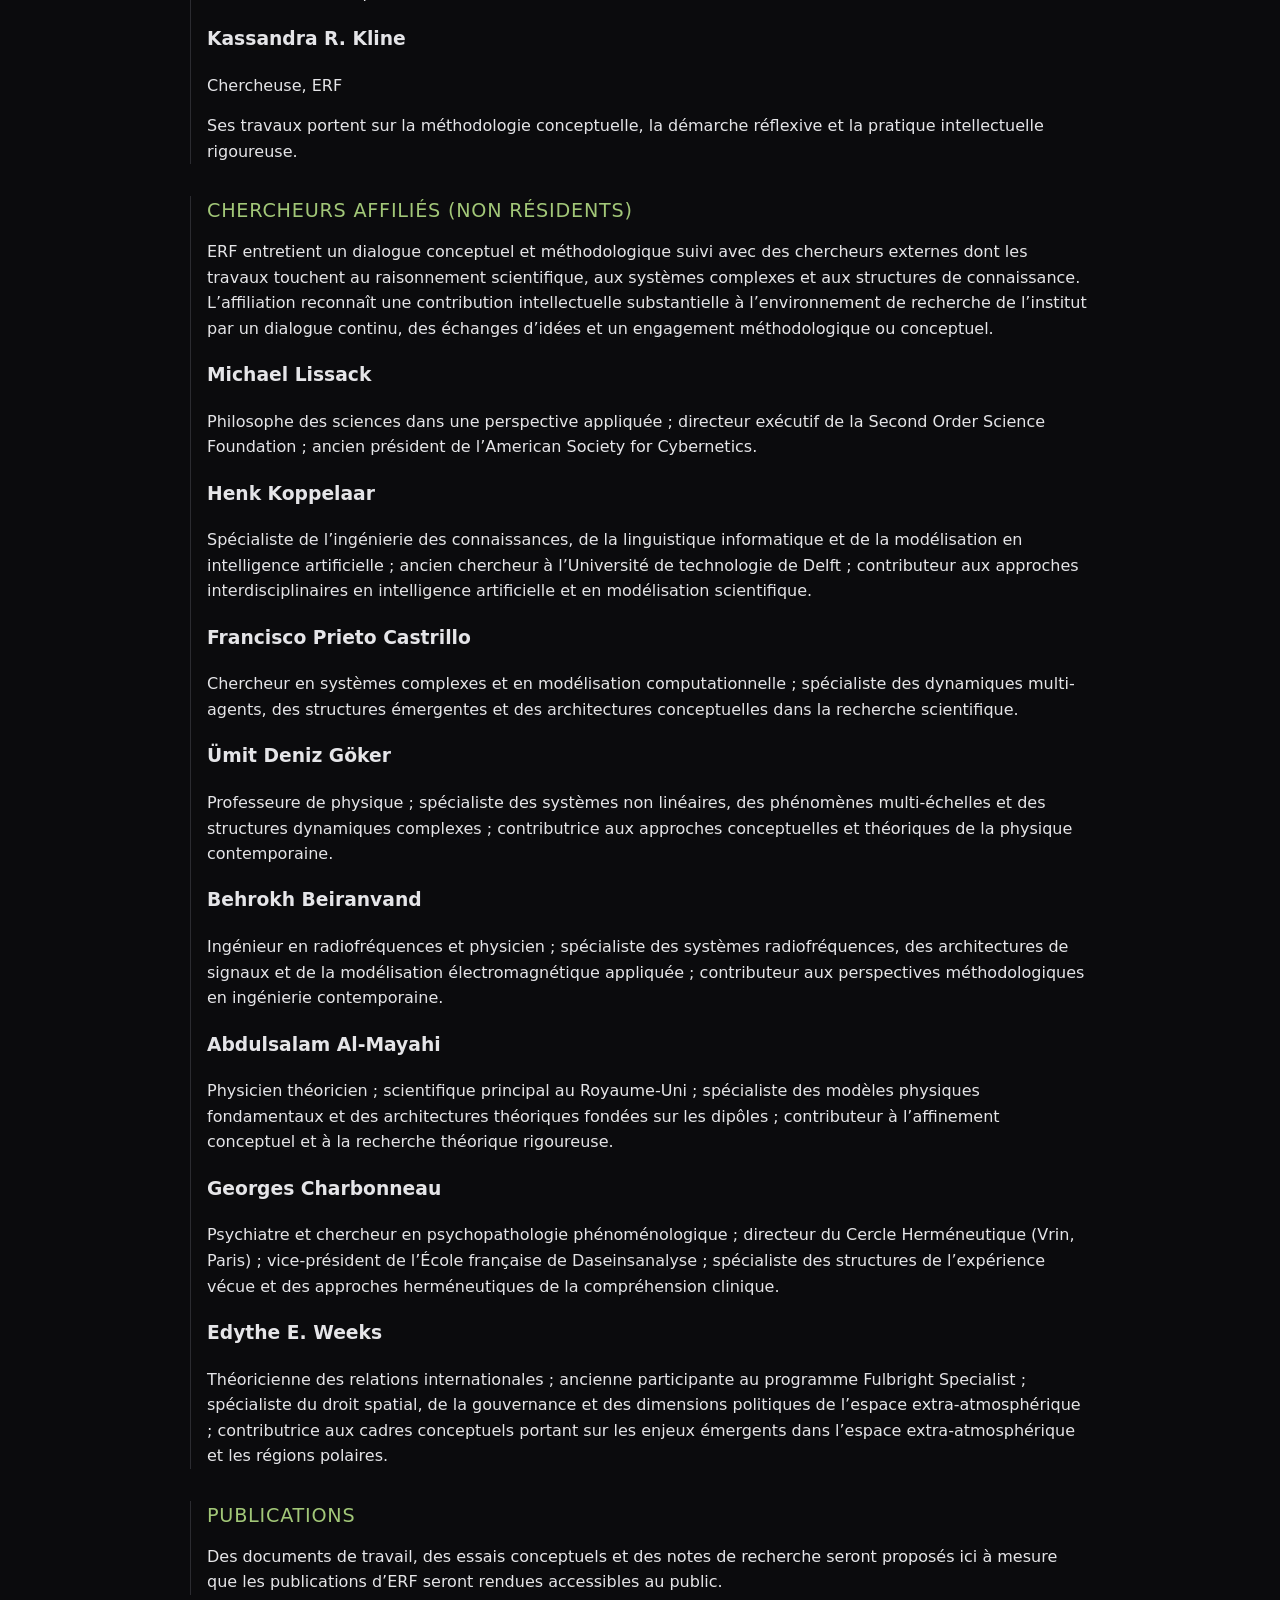
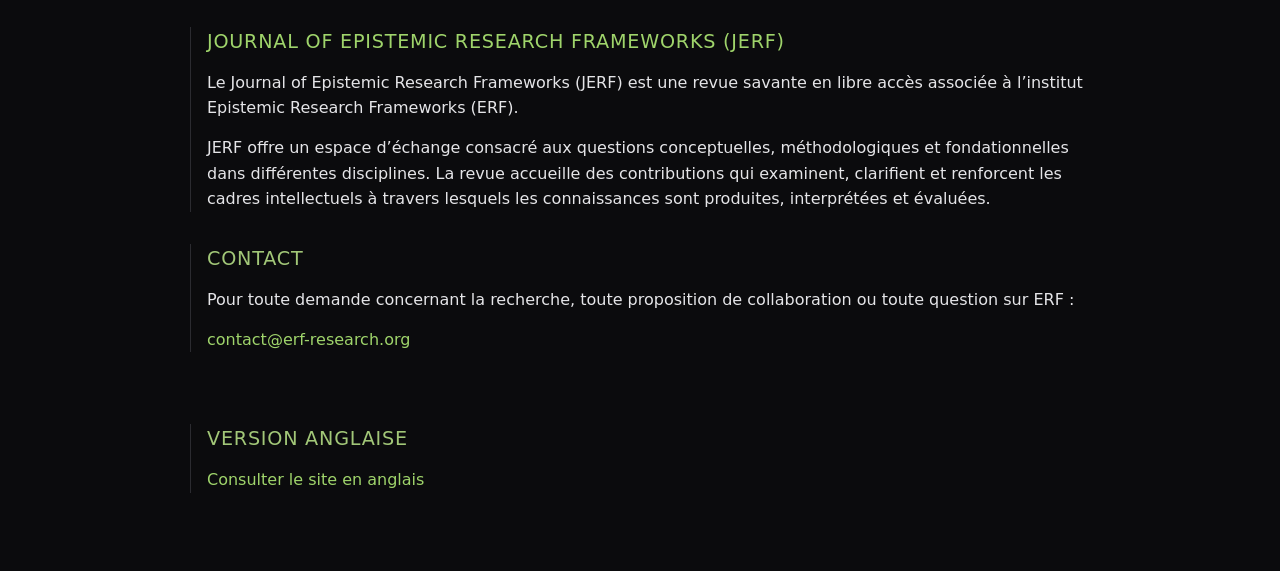
==== commit 51b96478: "Update fr.html" ====
--- a/fr.html
+++ b/fr.html
@@ -179,7 +179,7 @@
 
   <h3>Michael Lissack</h3>
   <p>
-    Philosophe des sciences appliquées ; directeur exécutif de la Second Order Science Foundation ; ancien président de l’American Society for Cybernetics.
+    Philosophe des sciences dans une perspective appliquée ; directeur exécutif de la Second Order Science Foundation ; ancien président de l’American Society for Cybernetics.
   </p>
 
   <h3>Henk Koppelaar</h3>
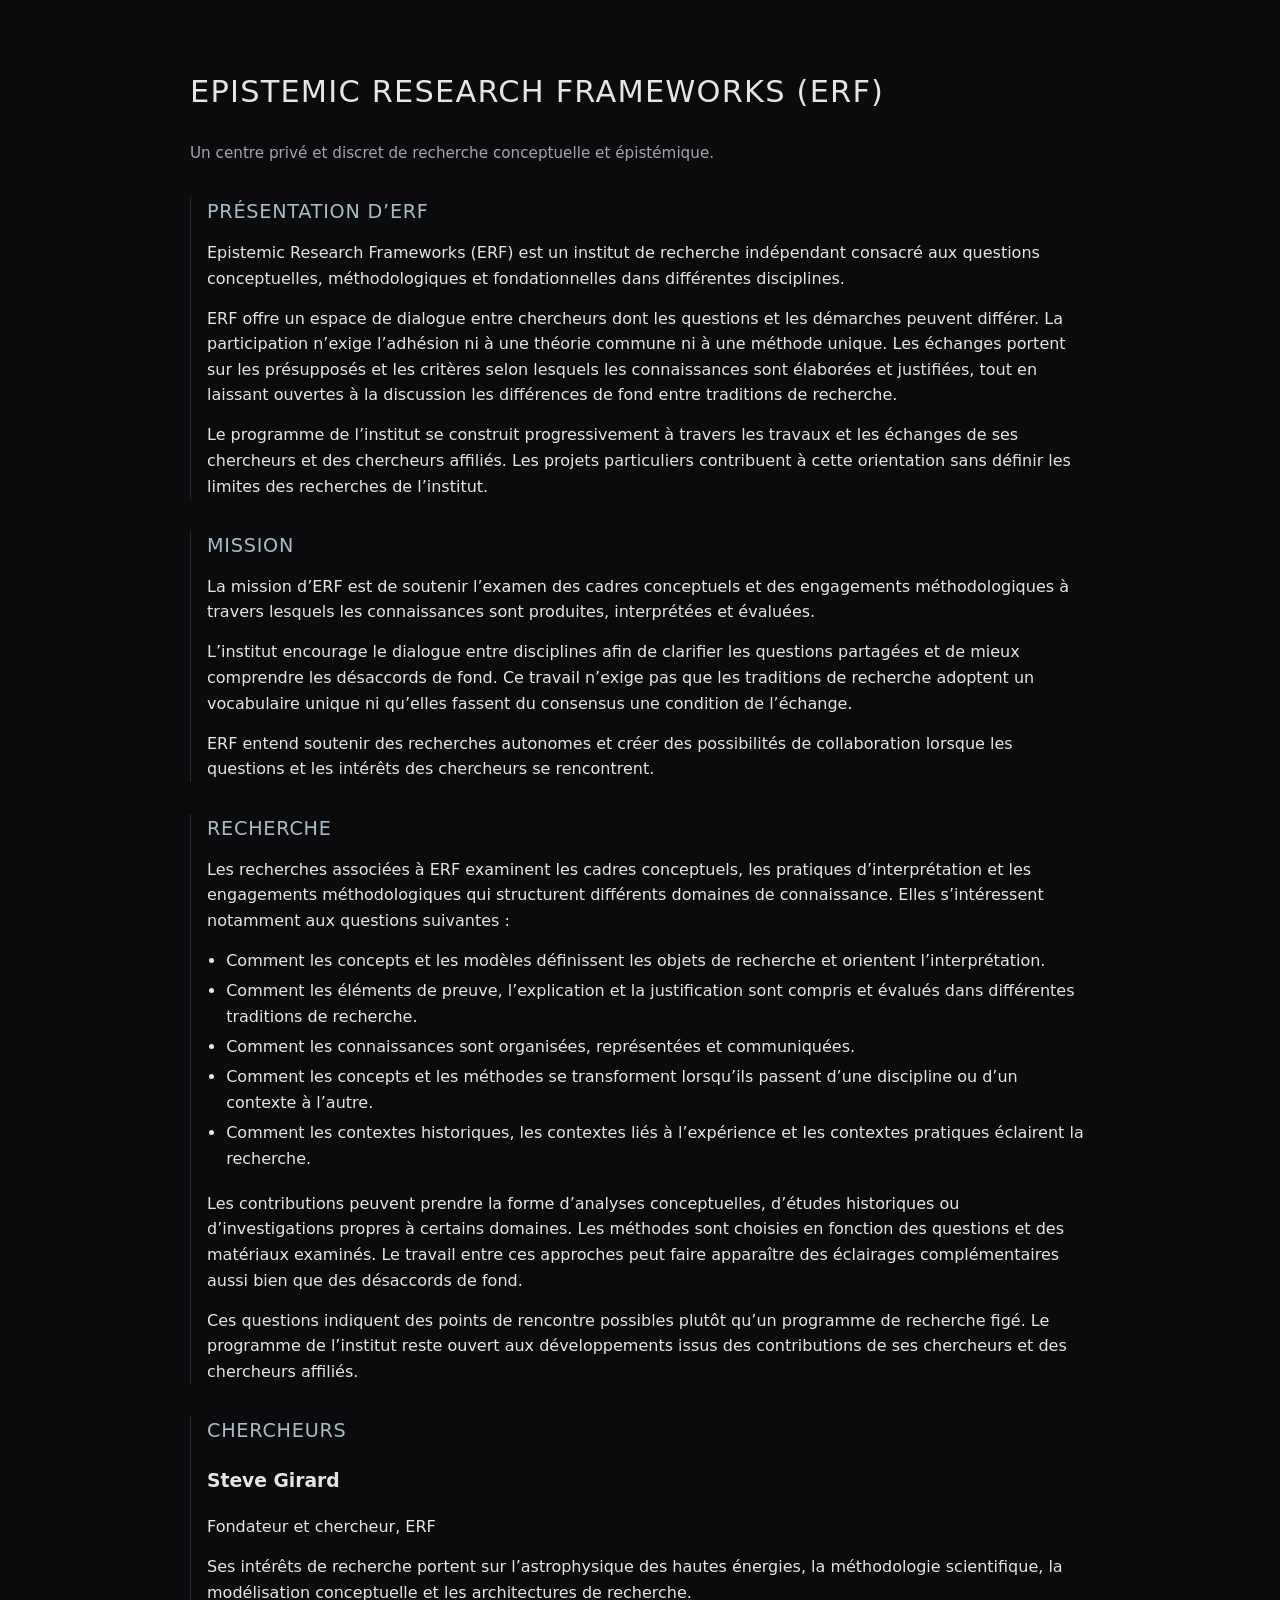
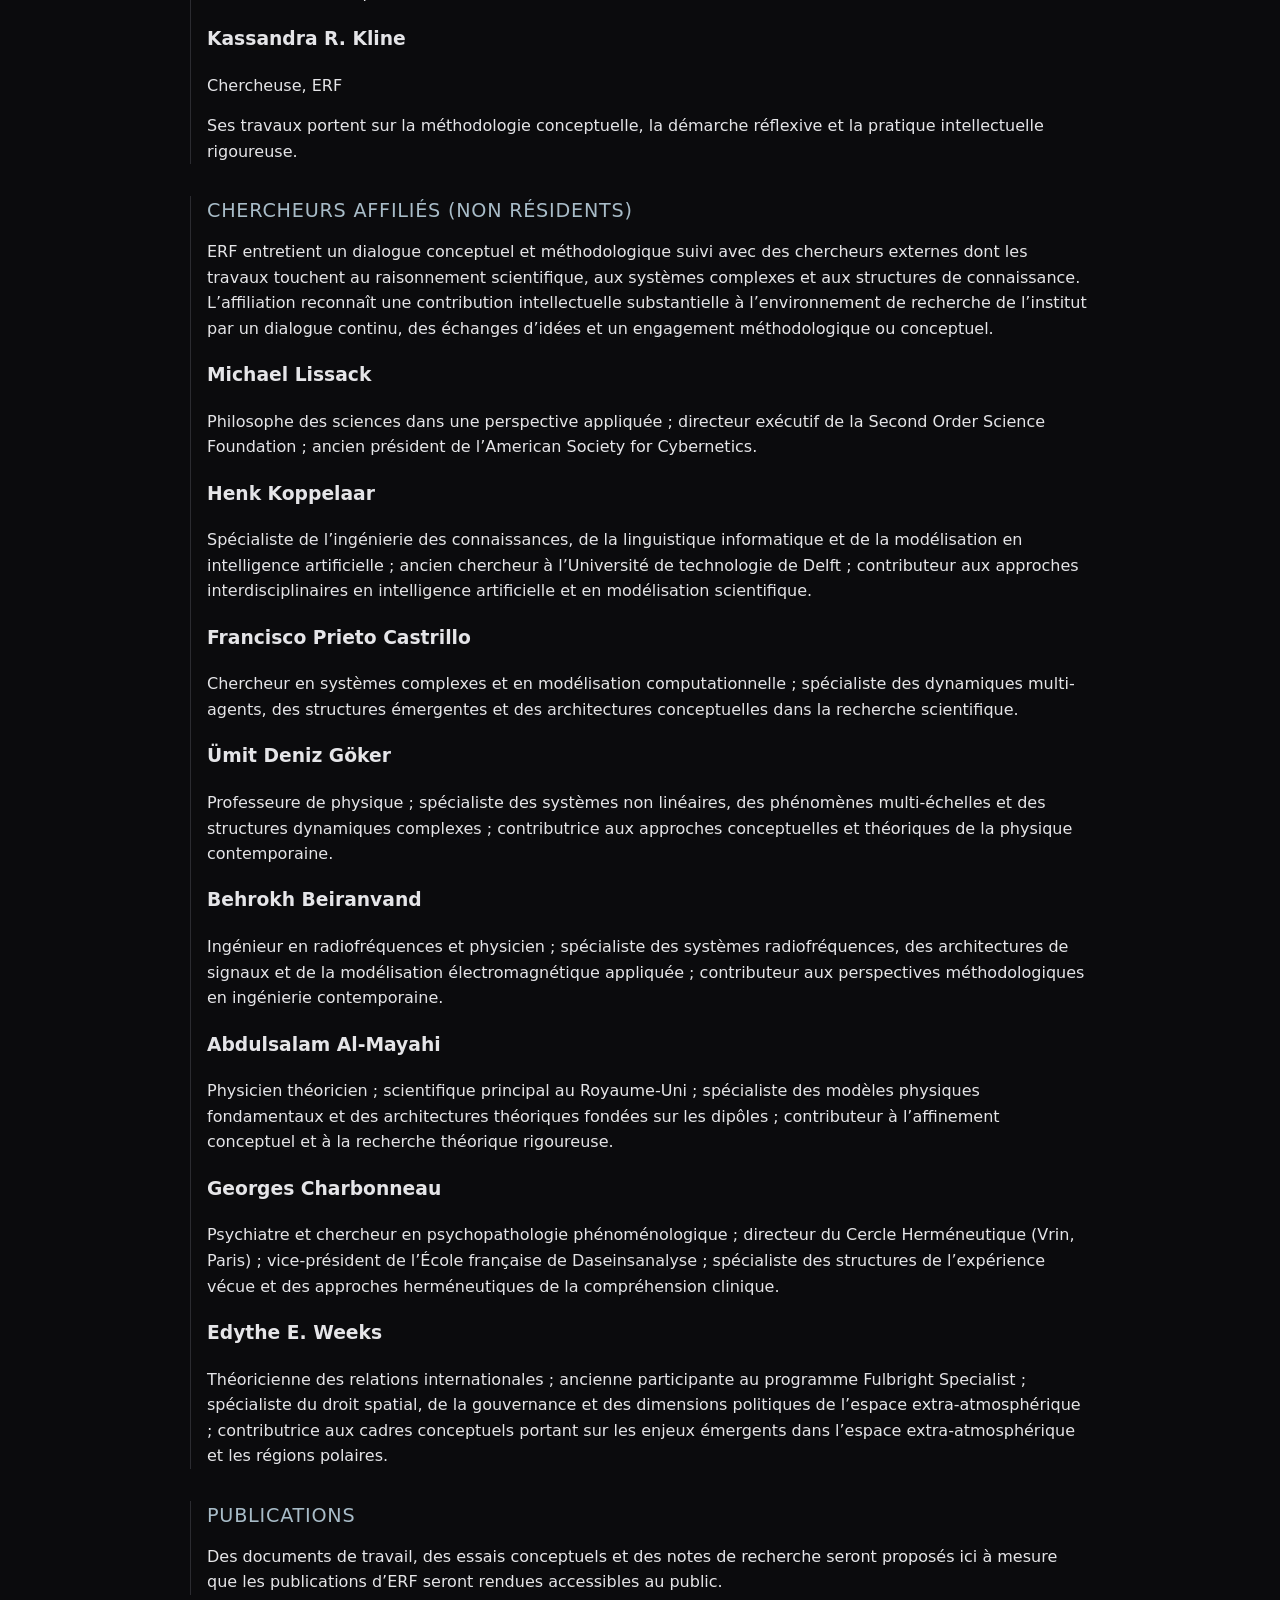
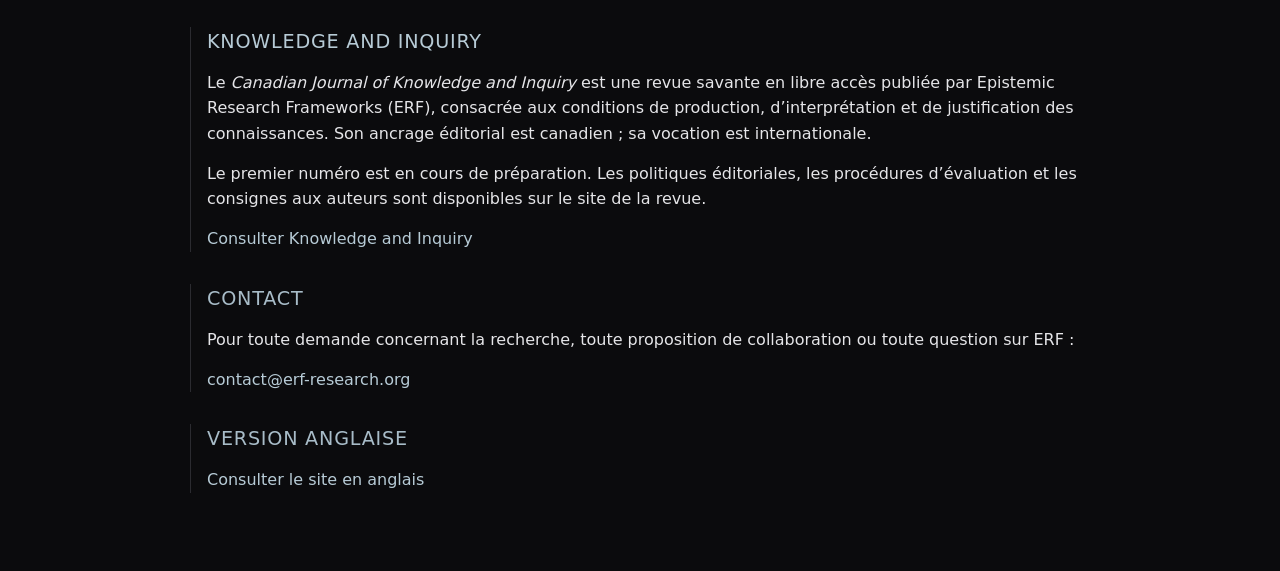
==== commit dc9ea497: "Update French journal links and replace lime accents with blue-grey" ====
--- a/fr.html
+++ b/fr.html
@@ -1,3 +1,5 @@
+<!DOCTYPE html>
+<html lang="fr">
 <head>
   <meta charset="UTF-8">
   <title>Epistemic Research Frameworks (ERF) — Version française</title>
@@ -22,251 +24,267 @@
       color: #e5e5e8;
       line-height: 1.6;
     }
+
     .page {
       max-width: 900px;
       margin: 0 auto;
       padding: 3rem 1.5rem 4rem;
     }
+
     h1, h2 {
       font-weight: 500;
       letter-spacing: 0.04em;
     }
+
     h1 {
       font-size: 1.9rem;
       margin-bottom: 1.5rem;
       text-transform: uppercase;
     }
+
     h2 {
       font-size: 1.2rem;
       margin-top: 2rem;
       margin-bottom: 0.75rem;
       text-transform: uppercase;
-      color: #A2C778;
-    }
+      color: #A8BCC8;
+    }
+
     p {
       margin: 0 0 0.9rem;
     }
+
     ul {
       margin: 0.4rem 0 1.2rem 1.2rem;
       padding: 0;
     }
+
     li {
       margin-bottom: 0.3rem;
     }
+
     a {
-      color: #9fd46b;
+      color: #B7CBD6;
       text-decoration: none;
     }
+
     a:hover {
       text-decoration: underline;
     }
+
     .header-tagline {
       font-size: 0.95rem;
       color: #a4a4aa;
       margin-bottom: 2rem;
     }
+
     .section {
       border-left: 1px solid #2b2b30;
       padding-left: 1rem;
     }
   </style>
 </head>
+
 <body>
   <main class="page">
     <header>
       <h1>Epistemic Research Frameworks (ERF)</h1>
       <div class="header-tagline">
-  Un centre privé et discret de recherche conceptuelle et épistémique.
-</div>
+        Un centre privé et discret de recherche conceptuelle et épistémique.
+      </div>
     </header>
 
     <section class="section">
-  <h2>Présentation d’ERF</h2>
-
-  <p>
-    Epistemic Research Frameworks (ERF) est un institut de recherche indépendant consacré aux questions conceptuelles, méthodologiques et fondationnelles dans différentes disciplines.
-  </p>
-
-  <p>
-    ERF offre un espace de dialogue entre chercheurs dont les questions et les démarches peuvent différer. La participation n’exige l’adhésion ni à une théorie commune ni à une méthode unique. Les échanges portent sur les présupposés et les critères selon lesquels les connaissances sont élaborées et justifiées, tout en laissant ouvertes à la discussion les différences de fond entre traditions de recherche.
-  </p>
-
-  <p>
-    Le programme de l’institut se construit progressivement à travers les travaux et les échanges de ses chercheurs et des chercheurs affiliés. Les projets particuliers contribuent à cette orientation sans définir les limites des recherches de l’institut.
-  </p>
-</section>
-
-   <section class="section">
-  <h2>Mission</h2>
-
-  <p>
-    La mission d’ERF est de soutenir l’examen des cadres conceptuels et des engagements méthodologiques à travers lesquels les connaissances sont produites, interprétées et évaluées.
-  </p>
-
-  <p>
-    L’institut encourage le dialogue entre disciplines afin de clarifier les questions partagées et de mieux comprendre les désaccords de fond. Ce travail n’exige pas que les traditions de recherche adoptent un vocabulaire unique ni qu’elles fassent du consensus une condition de l’échange.
-  </p>
-
-  <p>
-    ERF entend soutenir des recherches autonomes et créer des possibilités de collaboration lorsque les questions et les intérêts des chercheurs se rencontrent.
-  </p>
-</section>
-
-    <section class="section">
-  <h2>Recherche</h2>
-
-  <p>
-    Les recherches associées à ERF examinent les cadres conceptuels, les pratiques d’interprétation et les engagements méthodologiques qui structurent différents domaines de connaissance. Elles s’intéressent notamment aux questions suivantes :
-  </p>
-
-  <ul>
-    <li>
-      Comment les concepts et les modèles définissent les objets de recherche et orientent l’interprétation.
-    </li>
-    <li>
-      Comment les éléments de preuve, l’explication et la justification sont compris et évalués dans différentes traditions de recherche.
-    </li>
-    <li>
-      Comment les connaissances sont organisées, représentées et communiquées.
-    </li>
-    <li>
-      Comment les concepts et les méthodes se transforment lorsqu’ils passent d’une discipline ou d’un contexte à l’autre.
-    </li>
-    <li>
-      Comment les contextes historiques, les contextes liés à l’expérience et les contextes pratiques éclairent la recherche.
-    </li>
-  </ul>
-
-  <p>
-    Les contributions peuvent prendre la forme d’analyses conceptuelles, d’études historiques ou d’investigations propres à certains domaines. Les méthodes sont choisies en fonction des questions et des matériaux examinés. Le travail entre ces approches peut faire apparaître des éclairages complémentaires aussi bien que des désaccords de fond.
-  </p>
-
-  <p>
-    Ces questions indiquent des points de rencontre possibles plutôt qu’un programme de recherche figé. Le programme de l’institut reste ouvert aux développements issus des contributions de ses chercheurs et des chercheurs affiliés.
-  </p>
-</section>
-
-    <section class="section">
-  <h2>Chercheurs</h2>
-
-  <h3>Steve Girard</h3>
-
-  <p>
-    Fondateur et chercheur, ERF
-  </p>
-
-  <p>
-    Ses intérêts de recherche portent sur l’astrophysique des hautes énergies, la méthodologie scientifique, la modélisation conceptuelle et les architectures de recherche.
-  </p>
-
-  <h3>Kassandra R. Kline</h3>
-
-  <p>
-    Chercheuse, ERF
-  </p>
-
-  <p>
-    Ses travaux portent sur la méthodologie conceptuelle, la démarche réflexive et la pratique intellectuelle rigoureuse.
-  </p>
-</section>
-    
-  <section class="section">
-  <h2>Chercheurs affiliés (non résidents)</h2>
-
-  <p>
-    ERF entretient un dialogue conceptuel et méthodologique suivi avec des chercheurs externes dont les travaux touchent au raisonnement scientifique, aux systèmes complexes et aux structures de connaissance. L’affiliation reconnaît une contribution intellectuelle substantielle à l’environnement de recherche de l’institut par un dialogue continu, des échanges d’idées et un engagement méthodologique ou conceptuel.
-  </p>
-
-  <h3>Michael Lissack</h3>
-  <p>
-    Philosophe des sciences dans une perspective appliquée ; directeur exécutif de la Second Order Science Foundation ; ancien président de l’American Society for Cybernetics.
-  </p>
-
-  <h3>Henk Koppelaar</h3>
-  <p>
-    Spécialiste de l’ingénierie des connaissances, de la linguistique informatique et de la modélisation en intelligence artificielle ; ancien chercheur à l’Université de technologie de Delft ; contributeur aux approches interdisciplinaires en intelligence artificielle et en modélisation scientifique.
-  </p>
-
-  <h3>Francisco Prieto Castrillo</h3>
-  <p>
-    Chercheur en systèmes complexes et en modélisation computationnelle ; spécialiste des dynamiques multi-agents, des structures émergentes et des architectures conceptuelles dans la recherche scientifique.
-  </p>
-
- <h3>Ümit Deniz Göker</h3>
-  <p>
-    Professeure de physique ; spécialiste des systèmes non linéaires, des phénomènes multi-échelles et des structures dynamiques complexes ; contributrice aux approches conceptuelles et théoriques de la physique contemporaine.
-  </p>
-
-   <h3>Behrokh Beiranvand</h3>
-  <p>
-    Ingénieur en radiofréquences et physicien ; spécialiste des systèmes radiofréquences, des architectures de signaux et de la modélisation électromagnétique appliquée ; contributeur aux perspectives méthodologiques en ingénierie contemporaine.
-  </p>
-
-  <h3>Abdulsalam Al‑Mayahi</h3>
-  <p>
-    Physicien théoricien ; scientifique principal au Royaume-Uni ; spécialiste des modèles physiques fondamentaux et des architectures théoriques fondées sur les dipôles ; contributeur à l’affinement conceptuel et à la recherche théorique rigoureuse.
-  </p>
-
-  <h3>Georges Charbonneau</h3>
-  <p>
-    Psychiatre et chercheur en psychopathologie phénoménologique ; directeur du Cercle Herméneutique (Vrin, Paris) ; vice-président de l’École française de Daseinsanalyse ; spécialiste des structures de l’expérience vécue et des approches herméneutiques de la compréhension clinique.
-  </p>
-
-  <h3>Edythe E. Weeks</h3>
-  <p>
-    Théoricienne des relations internationales ; ancienne participante au programme Fulbright Specialist ; spécialiste du droit spatial, de la gouvernance et des dimensions politiques de l’espace extra-atmosphérique ; contributrice aux cadres conceptuels portant sur les enjeux émergents dans l’espace extra-atmosphérique et les régions polaires.
-  </p>
-</section>
-
-    <section class="section">
-  <h2>Publications</h2>
-
-  <p>
-    Des documents de travail, des essais conceptuels et des notes de recherche seront proposés ici à mesure que les publications d’ERF seront rendues accessibles au public.
-  </p>
-</section>
-
-    <section class="section">
-  <h2>
-    <a href="journal-fr.html">
-      Journal of Epistemic Research Frameworks (JERF)
-    </a>
-  </h2>
-
-  <p>
-    Le Journal of Epistemic Research Frameworks (JERF) est une revue savante en libre accès associée à l’institut Epistemic Research Frameworks (ERF).
-  </p>
-
-  <p>
-    JERF offre un espace d’échange consacré aux questions conceptuelles, méthodologiques et fondationnelles dans différentes disciplines. La revue accueille des contributions qui examinent, clarifient et renforcent les cadres intellectuels à travers lesquels les connaissances sont produites, interprétées et évaluées.
-  </p>
-</section>
-
-   <section class="section">
-  <h2>Contact</h2>
-
-  <p>
-    Pour toute demande concernant la recherche, toute proposition de collaboration ou toute question sur ERF :
-  </p>
-
-  <p>
-    <a href="mailto:contact@erf-research.org">
-      contact@erf-research.org
-    </a>
-  </p>
-</section>
- 
-<section class="section">
-  <h2>Version anglaise</h2>
-
-  <p>
-    <a href="https://erf-research.org/"
-       target="_blank"
-       rel="noopener noreferrer">
-      Consulter le site en anglais
-    </a>
-  </p>
-</section
-</main>
+      <h2>Présentation d’ERF</h2>
+
+      <p>
+        Epistemic Research Frameworks (ERF) est un institut de recherche indépendant consacré aux questions conceptuelles, méthodologiques et fondationnelles dans différentes disciplines.
+      </p>
+
+      <p>
+        ERF offre un espace de dialogue entre chercheurs dont les questions et les démarches peuvent différer. La participation n’exige l’adhésion ni à une théorie commune ni à une méthode unique. Les échanges portent sur les présupposés et les critères selon lesquels les connaissances sont élaborées et justifiées, tout en laissant ouvertes à la discussion les différences de fond entre traditions de recherche.
+      </p>
+
+      <p>
+        Le programme de l’institut se construit progressivement à travers les travaux et les échanges de ses chercheurs et des chercheurs affiliés. Les projets particuliers contribuent à cette orientation sans définir les limites des recherches de l’institut.
+      </p>
+    </section>
+
+    <section class="section">
+      <h2>Mission</h2>
+
+      <p>
+        La mission d’ERF est de soutenir l’examen des cadres conceptuels et des engagements méthodologiques à travers lesquels les connaissances sont produites, interprétées et évaluées.
+      </p>
+
+      <p>
+        L’institut encourage le dialogue entre disciplines afin de clarifier les questions partagées et de mieux comprendre les désaccords de fond. Ce travail n’exige pas que les traditions de recherche adoptent un vocabulaire unique ni qu’elles fassent du consensus une condition de l’échange.
+      </p>
+
+      <p>
+        ERF entend soutenir des recherches autonomes et créer des possibilités de collaboration lorsque les questions et les intérêts des chercheurs se rencontrent.
+      </p>
+    </section>
+
+    <section class="section">
+      <h2>Recherche</h2>
+
+      <p>
+        Les recherches associées à ERF examinent les cadres conceptuels, les pratiques d’interprétation et les engagements méthodologiques qui structurent différents domaines de connaissance. Elles s’intéressent notamment aux questions suivantes :
+      </p>
+
+      <ul>
+        <li>
+          Comment les concepts et les modèles définissent les objets de recherche et orientent l’interprétation.
+        </li>
+        <li>
+          Comment les éléments de preuve, l’explication et la justification sont compris et évalués dans différentes traditions de recherche.
+        </li>
+        <li>
+          Comment les connaissances sont organisées, représentées et communiquées.
+        </li>
+        <li>
+          Comment les concepts et les méthodes se transforment lorsqu’ils passent d’une discipline ou d’un contexte à l’autre.
+        </li>
+        <li>
+          Comment les contextes historiques, les contextes liés à l’expérience et les contextes pratiques éclairent la recherche.
+        </li>
+      </ul>
+
+      <p>
+        Les contributions peuvent prendre la forme d’analyses conceptuelles, d’études historiques ou d’investigations propres à certains domaines. Les méthodes sont choisies en fonction des questions et des matériaux examinés. Le travail entre ces approches peut faire apparaître des éclairages complémentaires aussi bien que des désaccords de fond.
+      </p>
+
+      <p>
+        Ces questions indiquent des points de rencontre possibles plutôt qu’un programme de recherche figé. Le programme de l’institut reste ouvert aux développements issus des contributions de ses chercheurs et des chercheurs affiliés.
+      </p>
+    </section>
+
+    <section class="section">
+      <h2>Chercheurs</h2>
+
+      <h3>Steve Girard</h3>
+
+      <p>
+        Fondateur et chercheur, ERF
+      </p>
+
+      <p>
+        Ses intérêts de recherche portent sur l’astrophysique des hautes énergies, la méthodologie scientifique, la modélisation conceptuelle et les architectures de recherche.
+      </p>
+
+      <h3>Kassandra R. Kline</h3>
+
+      <p>
+        Chercheuse, ERF
+      </p>
+
+      <p>
+        Ses travaux portent sur la méthodologie conceptuelle, la démarche réflexive et la pratique intellectuelle rigoureuse.
+      </p>
+    </section>
+
+    <section class="section">
+      <h2>Chercheurs affiliés (non résidents)</h2>
+
+      <p>
+        ERF entretient un dialogue conceptuel et méthodologique suivi avec des chercheurs externes dont les travaux touchent au raisonnement scientifique, aux systèmes complexes et aux structures de connaissance. L’affiliation reconnaît une contribution intellectuelle substantielle à l’environnement de recherche de l’institut par un dialogue continu, des échanges d’idées et un engagement méthodologique ou conceptuel.
+      </p>
+
+      <h3>Michael Lissack</h3>
+      <p>
+        Philosophe des sciences dans une perspective appliquée ; directeur exécutif de la Second Order Science Foundation ; ancien président de l’American Society for Cybernetics.
+      </p>
+
+      <h3>Henk Koppelaar</h3>
+      <p>
+        Spécialiste de l’ingénierie des connaissances, de la linguistique informatique et de la modélisation en intelligence artificielle ; ancien chercheur à l’Université de technologie de Delft ; contributeur aux approches interdisciplinaires en intelligence artificielle et en modélisation scientifique.
+      </p>
+
+      <h3>Francisco Prieto Castrillo</h3>
+      <p>
+        Chercheur en systèmes complexes et en modélisation computationnelle ; spécialiste des dynamiques multi-agents, des structures émergentes et des architectures conceptuelles dans la recherche scientifique.
+      </p>
+
+      <h3>Ümit Deniz Göker</h3>
+      <p>
+        Professeure de physique ; spécialiste des systèmes non linéaires, des phénomènes multi-échelles et des structures dynamiques complexes ; contributrice aux approches conceptuelles et théoriques de la physique contemporaine.
+      </p>
+
+      <h3>Behrokh Beiranvand</h3>
+      <p>
+        Ingénieur en radiofréquences et physicien ; spécialiste des systèmes radiofréquences, des architectures de signaux et de la modélisation électromagnétique appliquée ; contributeur aux perspectives méthodologiques en ingénierie contemporaine.
+      </p>
+
+      <h3>Abdulsalam Al‑Mayahi</h3>
+      <p>
+        Physicien théoricien ; scientifique principal au Royaume-Uni ; spécialiste des modèles physiques fondamentaux et des architectures théoriques fondées sur les dipôles ; contributeur à l’affinement conceptuel et à la recherche théorique rigoureuse.
+      </p>
+
+      <h3>Georges Charbonneau</h3>
+      <p>
+        Psychiatre et chercheur en psychopathologie phénoménologique ; directeur du Cercle Herméneutique (Vrin, Paris) ; vice-président de l’École française de Daseinsanalyse ; spécialiste des structures de l’expérience vécue et des approches herméneutiques de la compréhension clinique.
+      </p>
+
+      <h3>Edythe E. Weeks</h3>
+      <p>
+        Théoricienne des relations internationales ; ancienne participante au programme Fulbright Specialist ; spécialiste du droit spatial, de la gouvernance et des dimensions politiques de l’espace extra-atmosphérique ; contributrice aux cadres conceptuels portant sur les enjeux émergents dans l’espace extra-atmosphérique et les régions polaires.
+      </p>
+    </section>
+
+    <section class="section">
+      <h2>Publications</h2>
+
+      <p>
+        Des documents de travail, des essais conceptuels et des notes de recherche seront proposés ici à mesure que les publications d’ERF seront rendues accessibles au public.
+      </p>
+    </section>
+
+    <section class="section">
+      <h2>
+        <a href="https://knowledgeandinquiry.ca/#francais">
+          Knowledge and Inquiry
+        </a>
+      </h2>
+
+      <p>
+        Le <em>Canadian Journal of Knowledge and Inquiry</em> est une revue savante en libre accès publiée par Epistemic Research Frameworks (ERF), consacrée aux conditions de production, d’interprétation et de justification des connaissances. Son ancrage éditorial est canadien ; sa vocation est internationale.
+      </p>
+
+      <p>
+        Le premier numéro est en cours de préparation. Les politiques éditoriales, les procédures d’évaluation et les consignes aux auteurs sont disponibles sur le site de la revue.
+      </p>
+
+      <p>
+        <a href="https://knowledgeandinquiry.ca/#francais">Consulter Knowledge and Inquiry</a>
+      </p>
+    </section>
+
+    <section class="section">
+      <h2>Contact</h2>
+
+      <p>
+        Pour toute demande concernant la recherche, toute proposition de collaboration ou toute question sur ERF :
+      </p>
+
+      <p>
+        <a href="mailto:contact@erf-research.org">
+          contact@erf-research.org
+        </a>
+      </p>
+    </section>
+
+    <section class="section">
+      <h2>Version anglaise</h2>
+
+      <p>
+        <a href="https://erf-research.org/"
+           target="_blank"
+           rel="noopener noreferrer">
+          Consulter le site en anglais
+        </a>
+      </p>
+    </section>
+  </main>
 </body>
 </html>
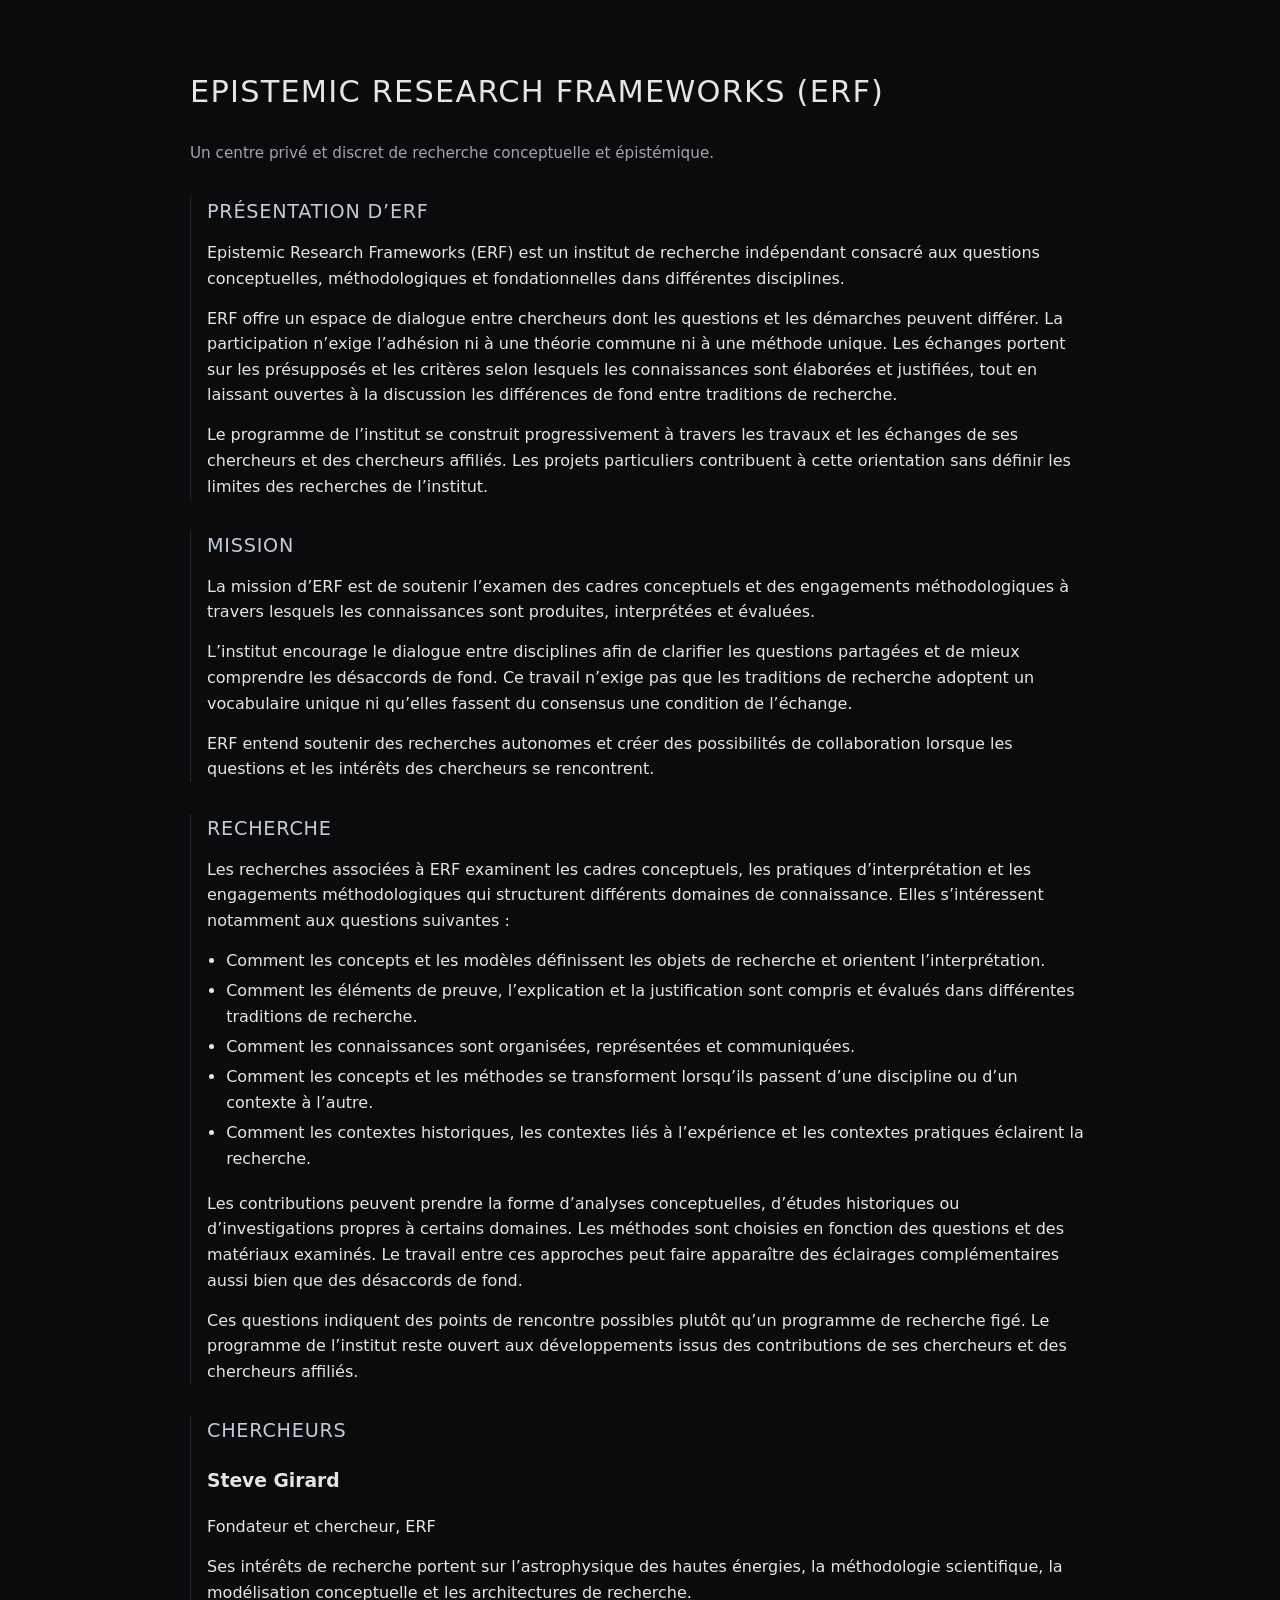
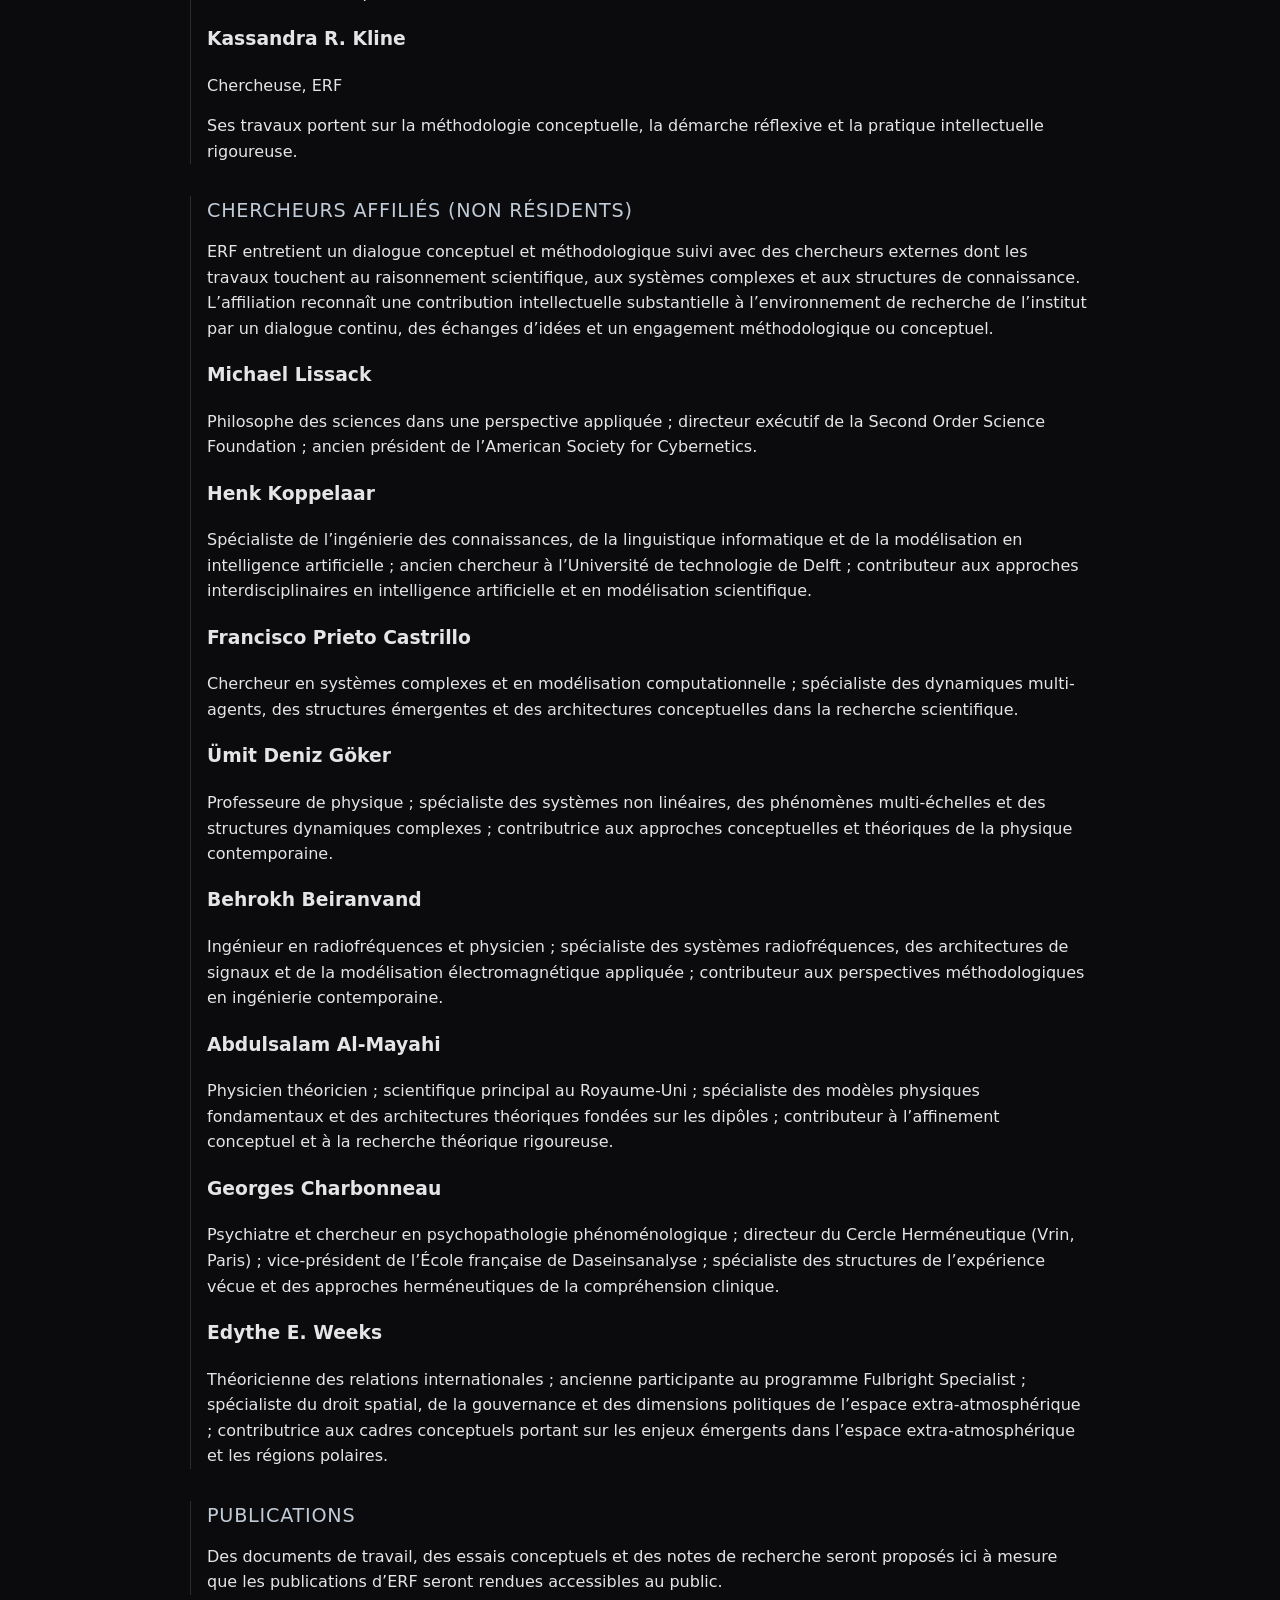
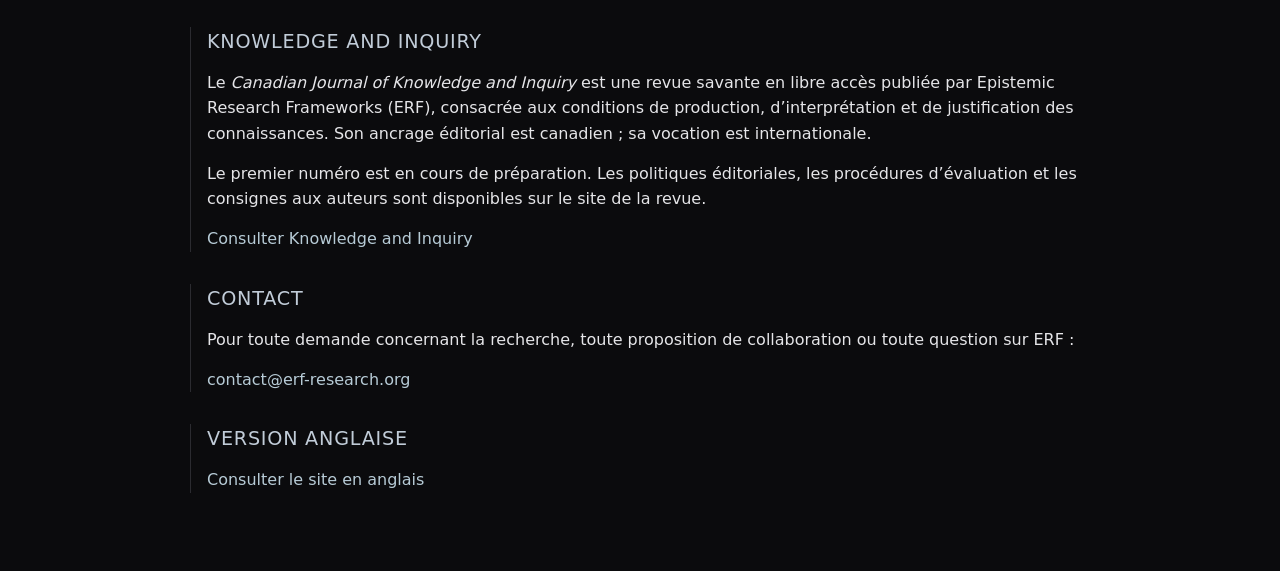
==== commit 967e7295: "Update fr.html" ====
--- a/fr.html
+++ b/fr.html
@@ -47,8 +47,11 @@
       margin-top: 2rem;
       margin-bottom: 0.75rem;
       text-transform: uppercase;
-      color: #A8BCC8;
-    }
+      color: #C1CCD8;
+    }
+    h2 a {
+  color: inherit;
+}
 
     p {
       margin: 0 0 0.9rem;
